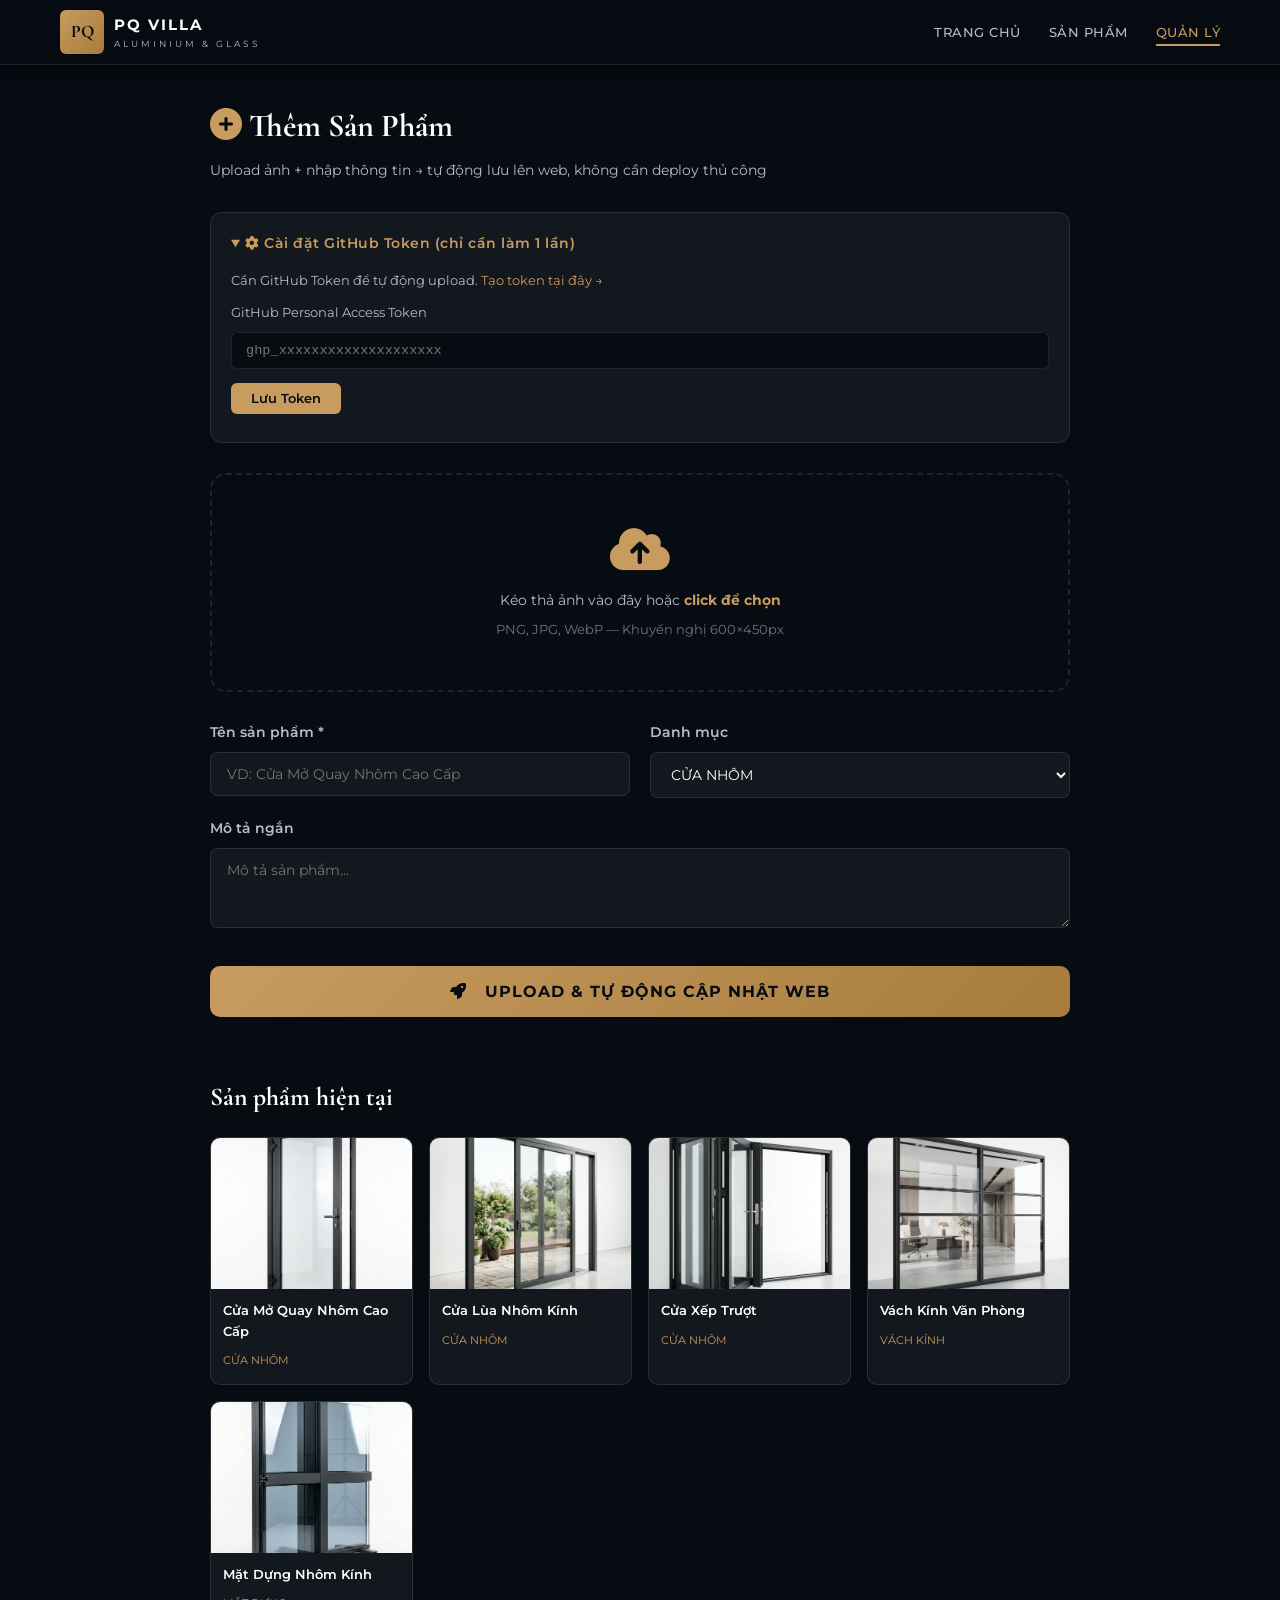
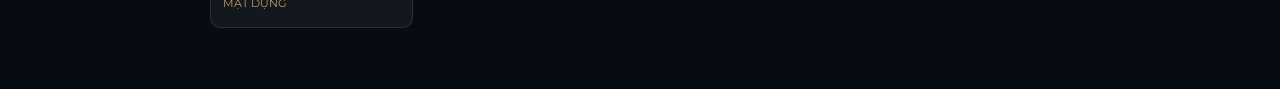
==== admin.html @ bfeca3a1 "Add admin page with auto-upload and dynamic product loading" ====
<!DOCTYPE html>
<html lang="vi">
<head>
  <meta charset="UTF-8">
  <meta name="viewport" content="width=device-width, initial-scale=1.0">
  <title>PQ VILLA - Quản Lý Sản Phẩm</title>
  <link rel="stylesheet" href="styles.css">
  <link rel="stylesheet" href="https://cdnjs.cloudflare.com/ajax/libs/font-awesome/6.5.1/css/all.min.css">
  <style>
    .admin-page { padding: 100px 20px 60px; max-width: 900px; margin: 0 auto; min-height: 100vh; }
    .admin-title { font-family: var(--font-heading); font-size: 2rem; margin-bottom: 8px; }
    .admin-subtitle { color: var(--text-secondary); font-size: 0.9rem; margin-bottom: 30px; }

    /* Settings */
    .settings-bar {
      background: var(--glass-bg); border: 1px solid var(--glass-border);
      border-radius: 12px; padding: 20px; margin-bottom: 30px;
    }
    .settings-bar summary {
      cursor: pointer; color: var(--accent); font-weight: 600; font-size: 0.85rem;
      letter-spacing: 0.5px;
    }
    .settings-bar .settings-content { margin-top: 16px; }
    .settings-bar input {
      width: 100%; padding: 10px 14px; margin-top: 8px;
      background: var(--bg-primary); border: 1px solid var(--glass-border);
      border-radius: 6px; color: var(--text-primary); font-family: monospace; font-size: 0.85rem;
    }
    .settings-bar input:focus { outline: none; border-color: var(--accent); }
    .settings-bar label { font-size: 0.8rem; color: var(--text-secondary); display: block; margin-top: 12px; }
    .settings-bar .btn-save-settings {
      margin-top: 14px; padding: 8px 20px; background: var(--accent); color: var(--bg-primary);
      border: none; border-radius: 6px; font-weight: 600; font-size: 0.8rem; cursor: pointer;
    }
    .settings-status { font-size: 0.8rem; margin-top: 8px; }
    .settings-status.ok { color: #2ecc71; }
    .settings-status.error { color: #e74c3c; }

    /* Upload */
    .upload-area {
      border: 2px dashed var(--glass-border); border-radius: 16px;
      padding: 50px 30px; text-align: center; cursor: pointer;
      transition: var(--transition); margin-bottom: 30px; position: relative;
    }
    .upload-area:hover, .upload-area.dragover { border-color: var(--accent); background: rgba(200,155,94,0.05); }
    .upload-area i { font-size: 3rem; color: var(--accent); margin-bottom: 16px; display: block; }
    .upload-area p { color: var(--text-secondary); font-size: 0.9rem; }
    .upload-area small { display: block; margin-top: 8px; color: var(--text-secondary); opacity: 0.6; font-size: 0.8rem; }
    .upload-area input[type="file"] { position: absolute; inset: 0; opacity: 0; cursor: pointer; }

    .preview-img { display:none; width:200px; height:150px; object-fit:cover; border-radius:10px; margin:0 auto 16px; border:2px solid var(--accent); }
    .preview-img.show { display: block; }
    .preview-filename { display:none; text-align:center; color:var(--accent); font-size:0.85rem; margin-bottom:8px; }
    .preview-filename.show { display: block; }
    .btn-change { display:none; margin:0 auto 30px; padding:8px 20px; background:none; border:1px solid var(--glass-border); color:var(--text-secondary); border-radius:6px; font-size:0.8rem; cursor:pointer; }
    .btn-change.show { display: block; }

    /* Form */
    .product-form { display: grid; gap: 20px; margin-bottom: 30px; }
    .form-group label { display:block; font-size:0.85rem; font-weight:600; margin-bottom:8px; color:var(--text-secondary); }
    .form-group input, .form-group select, .form-group textarea {
      width:100%; padding:12px 16px; background:var(--glass-bg); border:1px solid var(--glass-border);
      border-radius:8px; color:var(--text-primary); font-family:var(--font-body); font-size:0.9rem;
    }
    .form-group input:focus, .form-group select:focus, .form-group textarea:focus { outline:none; border-color:var(--accent); }
    .form-group textarea { resize: vertical; min-height: 80px; }
    .form-row { display: grid; grid-template-columns: 1fr 1fr; gap: 20px; }

    /* Button */
    .btn-upload {
      width:100%; padding:16px; border:none; border-radius:10px; cursor:pointer;
      font-size:1rem; font-weight:700; letter-spacing:1px; transition:var(--transition);
      background: linear-gradient(135deg, var(--accent), var(--accent-dark)); color: var(--bg-primary);
    }
    .btn-upload:hover { transform:translateY(-2px); box-shadow:var(--gold-glow); }
    .btn-upload:disabled { opacity:0.5; cursor:not-allowed; transform:none; }

    /* Status */
    .upload-status {
      display:none; margin-top:20px; padding:20px; border-radius:12px; text-align:center;
    }
    .upload-status.show { display: block; }
    .upload-status.success { background:rgba(46,204,113,0.1); border:1px solid rgba(46,204,113,0.3); }
    .upload-status.error { background:rgba(231,76,60,0.1); border:1px solid rgba(231,76,60,0.3); }
    .upload-status i { font-size:2rem; margin-bottom:10px; display:block; }
    .upload-status.success i { color:#2ecc71; }
    .upload-status.error i { color:#e74c3c; }
    .upload-status p { font-size:0.9rem; }

    /* Product list */
    .existing-products { margin-top: 60px; }
    .existing-products h2 { font-family: var(--font-heading); font-size: 1.6rem; margin-bottom: 20px; }
    .existing-grid { display:grid; grid-template-columns:repeat(auto-fill,minmax(180px,1fr)); gap:16px; }
    .existing-card {
      background:var(--glass-bg); border:1px solid var(--glass-border); border-radius:10px;
      overflow:hidden; position:relative;
    }
    .existing-card img { width:100%; aspect-ratio:4/3; object-fit:cover; }
    .existing-card .card-info { padding:12px; }
    .existing-card h4 { font-size:0.8rem; font-weight:600; margin-bottom:4px; }
    .existing-card span { font-size:0.7rem; color:var(--accent); }
    .existing-card .btn-delete {
      position:absolute; top:8px; right:8px; width:28px; height:28px; border-radius:50%;
      background:rgba(231,76,60,0.9); color:#fff; border:none; cursor:pointer;
      display:flex; align-items:center; justify-content:center; font-size:0.75rem;
      opacity:0; transition:var(--transition);
    }
    .existing-card:hover .btn-delete { opacity: 1; }

    @media (max-width: 600px) { .form-row { grid-template-columns: 1fr; } }
  </style>
</head>
<body>

  <nav class="navbar scrolled" id="navbar">
    <div class="container">
      <a href="index.html" class="logo">
        <div class="logo-icon">PQ</div>
        <div class="logo-text">PQ VILLA<span>ALUMINIUM & GLASS</span></div>
      </a>
      <ul class="nav-links">
        <li><a href="index.html">Trang Chủ</a></li>
        <li><a href="products.html">Sản Phẩm</a></li>
        <li><a href="admin.html" class="active">Quản Lý</a></li>
      </ul>
    </div>
  </nav>

  <div class="admin-page">
    <h1 class="admin-title"><i class="fas fa-plus-circle" style="color:var(--accent)"></i> Thêm Sản Phẩm</h1>
    <p class="admin-subtitle">Upload ảnh + nhập thông tin → tự động lưu lên web, không cần deploy thủ công</p>

    <!-- Settings -->
    <details class="settings-bar" id="settingsBar">
      <summary><i class="fas fa-cog"></i> Cài đặt GitHub Token (chỉ cần làm 1 lần)</summary>
      <div class="settings-content">
        <p style="font-size:0.8rem; color:var(--text-secondary); margin-bottom:8px;">
          Cần GitHub Token để tự động upload. <a href="https://github.com/settings/tokens/new?scopes=repo&description=PQ+VILLA+Admin" target="_blank" style="color:var(--accent);">Tạo token tại đây →</a>
        </p>
        <label>GitHub Personal Access Token</label>
        <input type="password" id="githubToken" placeholder="ghp_xxxxxxxxxxxxxxxxxxxx">
        <button class="btn-save-settings" onclick="saveSettings()">Lưu Token</button>
        <p class="settings-status" id="settingsStatus"></p>
      </div>
    </details>

    <!-- Upload -->
    <div class="upload-area" id="uploadArea">
      <input type="file" id="fileInput" accept="image/*">
      <i class="fas fa-cloud-upload-alt"></i>
      <p>Kéo thả ảnh vào đây hoặc <strong style="color:var(--accent)">click để chọn</strong></p>
      <small>PNG, JPG, WebP — Khuyến nghị 600×450px</small>
    </div>
    <img class="preview-img" id="previewImg" src="" alt="Preview">
    <p class="preview-filename" id="previewFilename"></p>
    <button class="btn-change" id="btnChange" onclick="resetUpload()">Đổi ảnh khác</button>

    <!-- Form -->
    <div class="product-form">
      <div class="form-row">
        <div class="form-group">
          <label>Tên sản phẩm *</label>
          <input type="text" id="productName" placeholder="VD: Cửa Mở Quay Nhôm Cao Cấp">
        </div>
        <div class="form-group">
          <label>Danh mục</label>
          <select id="productCategory">
            <option value="CỬA NHÔM">CỬA NHÔM</option>
            <option value="VÁCH KÍNH">VÁCH KÍNH</option>
            <option value="MẶT DỰNG">MẶT DỰNG</option>
            <option value="LAN CAN">LAN CAN</option>
            <option value="MÁI KÍNH">MÁI KÍNH</option>
            <option value="CỬA CUỐN">CỬA CUỐN</option>
            <option value="PHỤ KIỆN">PHỤ KIỆN</option>
            <option value="KHÁC">KHÁC</option>
          </select>
        </div>
      </div>
      <div class="form-group">
        <label>Mô tả ngắn</label>
        <textarea id="productDesc" placeholder="Mô tả sản phẩm..."></textarea>
      </div>
    </div>

    <button class="btn-upload" id="btnUpload" onclick="uploadProduct()">
      <i class="fas fa-rocket"></i> &nbsp; UPLOAD & TỰ ĐỘNG CẬP NHẬT WEB
    </button>

    <div class="upload-status" id="uploadStatus"></div>

    <!-- Existing Products -->
    <div class="existing-products">
      <h2>Sản phẩm hiện tại</h2>
      <div class="existing-grid" id="existingGrid">
        <p style="color:var(--text-secondary); font-size:0.85rem;">Đang tải...</p>
      </div>
    </div>
  </div>

  <script>
    const REPO = 'vobaduytu/pqvilla';
    const BRANCH = 'main';
    let selectedFile = null;
    let selectedFileName = '';
    let fileBase64 = '';

    // ============ SETTINGS ============
    function saveSettings() {
      const token = document.getElementById('githubToken').value.trim();
      if (!token) { showSettingsStatus('Vui lòng nhập token!', false); return; }
      localStorage.setItem('pqvilla_github_token', token);
      showSettingsStatus('✅ Đã lưu token thành công!', true);
      document.getElementById('settingsBar').open = false;
      loadExistingProducts();
    }

    function getToken() {
      return localStorage.getItem('pqvilla_github_token') || '';
    }

    function showSettingsStatus(msg, ok) {
      const el = document.getElementById('settingsStatus');
      el.textContent = msg;
      el.className = 'settings-status ' + (ok ? 'ok' : 'error');
    }

    // ============ FILE UPLOAD ============
    const uploadArea = document.getElementById('uploadArea');
    const fileInput = document.getElementById('fileInput');

    uploadArea.addEventListener('dragover', e => { e.preventDefault(); uploadArea.classList.add('dragover'); });
    uploadArea.addEventListener('dragleave', () => uploadArea.classList.remove('dragover'));
    uploadArea.addEventListener('drop', e => {
      e.preventDefault(); uploadArea.classList.remove('dragover');
      if (e.dataTransfer.files.length) { fileInput.files = e.dataTransfer.files; handleFile(e.dataTransfer.files[0]); }
    });
    fileInput.addEventListener('change', e => { if (e.target.files.length) handleFile(e.target.files[0]); });

    function handleFile(file) {
      if (!file.type.startsWith('image/')) { alert('Vui lòng chọn file ảnh!'); return; }
      selectedFile = file;
      selectedFileName = file.name.toLowerCase().replace(/\s+/g, '-').replace(/[^a-z0-9\-\.]/g, '');

      const reader = new FileReader();
      reader.onload = e => {
        document.getElementById('previewImg').src = e.target.result;
        document.getElementById('previewImg').classList.add('show');
        document.getElementById('previewFilename').textContent = '📁 ' + selectedFileName;
        document.getElementById('previewFilename').classList.add('show');
        document.getElementById('btnChange').classList.add('show');
        uploadArea.style.display = 'none';
        // Store base64 (remove data:image/xxx;base64, prefix)
        fileBase64 = e.target.result.split(',')[1];
      };
      reader.readAsDataURL(file);
    }

    function resetUpload() {
      ['previewImg','previewFilename','btnChange'].forEach(id => document.getElementById(id).classList.remove('show'));
      uploadArea.style.display = '';
      fileInput.value = '';
      selectedFile = null; selectedFileName = ''; fileBase64 = '';
    }

    // ============ GITHUB API ============
    async function githubAPI(path, method, body) {
      const token = getToken();
      const res = await fetch(`https://api.github.com/repos/${REPO}/contents/${path}`, {
        method: method || 'GET',
        headers: {
          'Authorization': `Bearer ${token}`,
          'Content-Type': 'application/json',
          'Accept': 'application/vnd.github.v3+json'
        },
        body: body ? JSON.stringify(body) : undefined
      });
      return res.json();
    }

    // ============ UPLOAD PRODUCT ============
    async function uploadProduct() {
      const token = getToken();
      if (!token) {
        document.getElementById('settingsBar').open = true;
        alert('Vui lòng cài đặt GitHub Token trước!');
        return;
      }

      const name = document.getElementById('productName').value.trim();
      const category = document.getElementById('productCategory').value;
      const desc = document.getElementById('productDesc').value.trim() || 'Sản phẩm nhôm kính cao cấp.';

      if (!name) { alert('Vui lòng nhập tên sản phẩm!'); return; }
      if (!selectedFile) { alert('Vui lòng chọn ảnh sản phẩm!'); return; }

      const btn = document.getElementById('btnUpload');
      btn.disabled = true;
      btn.innerHTML = '<i class="fas fa-spinner fa-spin"></i> &nbsp; ĐANG UPLOAD...';

      try {
        // 1. Upload image to GitHub
        const imgPath = `images/products/${selectedFileName}`;
        await githubAPI(imgPath, 'PUT', {
          message: `Thêm ảnh sản phẩm: ${selectedFileName}`,
          content: fileBase64,
          branch: BRANCH
        });

        // 2. Get current products-data.json
        const dataFile = await githubAPI('products-data.json');
        const currentData = JSON.parse(atob(dataFile.content.replace(/\n/g, '')));

        // 3. Add new product
        currentData.products.push({
          name: name,
          category: category,
          description: desc,
          image: imgPath
        });

        // 4. Update products-data.json on GitHub
        const jsonContent = btoa(unescape(encodeURIComponent(JSON.stringify(currentData, null, 2))));
        await githubAPI('products-data.json', 'PUT', {
          message: `Thêm sản phẩm: ${name}`,
          content: jsonContent,
          sha: dataFile.sha,
          branch: BRANCH
        });

        showStatus('success', `<i class="fas fa-check-circle"></i><p><strong>${name}</strong> đã được thêm thành công!<br><small style="color:var(--text-secondary)">Netlify sẽ tự động deploy trong 30-60 giây.</small></p>`);

        // Reset form
        document.getElementById('productName').value = '';
        document.getElementById('productDesc').value = '';
        resetUpload();
        loadExistingProducts();

      } catch (err) {
        showStatus('error', `<i class="fas fa-times-circle"></i><p>Lỗi: ${err.message}<br><small>Kiểm tra lại GitHub Token.</small></p>`);
      }

      btn.disabled = false;
      btn.innerHTML = '<i class="fas fa-rocket"></i> &nbsp; UPLOAD & TỰ ĐỘNG CẬP NHẬT WEB';
    }

    function showStatus(type, html) {
      const el = document.getElementById('uploadStatus');
      el.className = 'upload-status show ' + type;
      el.innerHTML = html;
    }

    // ============ LOAD EXISTING ============
    async function loadExistingProducts() {
      try {
        const res = await fetch('products-data.json?t=' + Date.now());
        const data = await res.json();
        const grid = document.getElementById('existingGrid');

        if (!data.products || data.products.length === 0) {
          grid.innerHTML = '<p style="color:var(--text-secondary)">Chưa có sản phẩm nào.</p>';
          return;
        }

        grid.innerHTML = data.products.map((p, i) => `
          <div class="existing-card">
            <button class="btn-delete" onclick="deleteProduct(${i})" title="Xóa sản phẩm"><i class="fas fa-trash"></i></button>
            <img src="${p.image}" alt="${p.name}" loading="lazy">
            <div class="card-info">
              <h4>${p.name}</h4>
              <span>${p.category}</span>
            </div>
          </div>
        `).join('');
      } catch (e) {
        document.getElementById('existingGrid').innerHTML = '<p style="color:var(--text-secondary)">Không tải được dữ liệu.</p>';
      }
    }

    // ============ DELETE PRODUCT ============
    async function deleteProduct(index) {
      if (!confirm('Bạn chắc chắn muốn xóa sản phẩm này?')) return;

      const token = getToken();
      if (!token) { alert('Cần GitHub Token để xóa!'); return; }

      try {
        const dataFile = await githubAPI('products-data.json');
        const currentData = JSON.parse(atob(dataFile.content.replace(/\n/g, '')));
        const removed = currentData.products.splice(index, 1)[0];

        const jsonContent = btoa(unescape(encodeURIComponent(JSON.stringify(currentData, null, 2))));
        await githubAPI('products-data.json', 'PUT', {
          message: `Xóa sản phẩm: ${removed.name}`,
          content: jsonContent,
          sha: dataFile.sha,
          branch: BRANCH
        });

        showStatus('success', `<i class="fas fa-check-circle"></i><p>Đã xóa <strong>${removed.name}</strong></p>`);
        loadExistingProducts();
      } catch (err) {
        alert('Lỗi khi xóa: ' + err.message);
      }
    }

    // Init
    window.addEventListener('DOMContentLoaded', () => {
      const token = getToken();
      if (token) {
        document.getElementById('githubToken').value = token;
        showSettingsStatus('✅ Token đã lưu', true);
      } else {
        document.getElementById('settingsBar').open = true;
      }
      loadExistingProducts();
    });
  </script>

</body>
</html>
---- styles.css ----
/* ============================================
   PQ VILLA - Luxury Aluminium & Glass Website
   Design System + Styles
   ============================================ */

/* Google Fonts */
@import url('https://fonts.googleapis.com/css2?family=Cormorant+Garamond:ital,wght@0,400;0,600;0,700;1,600;1,700&family=Montserrat:wght@300;400;500;600;700;800&display=swap');

/* CSS Variables */
:root {
  --bg-primary: #070B12;
  --bg-secondary: #0D1522;
  --accent: #C89B5E;
  --accent-light: #D4AF6E;
  --accent-dark: #A67C3D;
  --text-primary: #FFFFFF;
  --text-secondary: #B5BDC9;
  --glass-bg: rgba(255,255,255,0.05);
  --glass-border: rgba(255,255,255,0.1);
  --gold-glow: 0 0 30px rgba(200,155,94,0.3);
  --transition: all 0.4s cubic-bezier(0.25, 0.46, 0.45, 0.94);
  --font-heading: 'Cormorant Garamond', Georgia, serif;
  --font-body: 'Montserrat', -apple-system, sans-serif;
}

/* Reset */
*, *::before, *::after { box-sizing: border-box; margin: 0; padding: 0; }
html { scroll-behavior: smooth; font-size: 16px; }
body {
  font-family: var(--font-body);
  background: var(--bg-primary);
  color: var(--text-primary);
  line-height: 1.6;
  overflow-x: hidden;
}
a { text-decoration: none; color: inherit; }
ul { list-style: none; }
img { max-width: 100%; display: block; }
button { cursor: pointer; border: none; outline: none; font-family: var(--font-body); }

/* Utilities */
.container { max-width: 1200px; margin: 0 auto; padding: 0 20px; }
.section-label {
  font-family: var(--font-body);
  font-size: 0.85rem;
  font-weight: 600;
  letter-spacing: 3px;
  text-transform: uppercase;
  color: var(--accent);
  margin-bottom: 10px;
}
.section-title {
  font-family: var(--font-heading);
  font-size: 2.5rem;
  font-weight: 700;
  color: var(--text-primary);
  margin-bottom: 50px;
}
.btn-gold {
  display: inline-flex; align-items: center; gap: 8px;
  padding: 14px 32px;
  background: var(--accent);
  color: var(--bg-primary);
  font-weight: 600;
  font-size: 0.9rem;
  letter-spacing: 1px;
  border-radius: 4px;
  transition: var(--transition);
}
.btn-gold:hover { background: var(--accent-light); box-shadow: var(--gold-glow); transform: translateY(-2px); }
.btn-outline {
  display: inline-flex; align-items: center; gap: 8px;
  padding: 14px 32px;
  background: transparent;
  color: var(--text-primary);
  font-weight: 600;
  font-size: 0.9rem;
  letter-spacing: 1px;
  border: 1.5px solid var(--glass-border);
  border-radius: 4px;
  transition: var(--transition);
}
.btn-outline:hover { border-color: var(--accent); color: var(--accent); transform: translateY(-2px); }

/* Scroll Animations */
.fade-up { opacity: 0; transform: translateY(40px); transition: opacity 0.8s ease, transform 0.8s ease; }
.fade-up.visible { opacity: 1; transform: translateY(0); }
.fade-up.delay-1 { transition-delay: 0.1s; }
.fade-up.delay-2 { transition-delay: 0.2s; }
.fade-up.delay-3 { transition-delay: 0.3s; }
.fade-up.delay-4 { transition-delay: 0.4s; }

/* ============ HEADER / NAVBAR ============ */
.navbar {
  position: fixed; top: 0; left: 0; width: 100%; z-index: 1000;
  padding: 14px 0;
  transition: var(--transition);
  border-bottom: 1px solid transparent;
}
.navbar.scrolled {
  background: rgba(7,11,18,0.97);
  backdrop-filter: blur(20px);
  padding: 10px 0;
  box-shadow: 0 2px 30px rgba(0,0,0,0.5);
  border-bottom: 1px solid var(--glass-border);
}
.navbar .container { display: flex; align-items: center; justify-content: space-between; }
.logo { display: flex; align-items: center; gap: 10px; }
.logo-icon {
  width: 44px; height: 44px;
  background: linear-gradient(135deg, var(--accent), var(--accent-dark));
  border-radius: 6px;
  display: flex; align-items: center; justify-content: center;
  font-family: var(--font-heading); font-weight: 700; font-size: 1.1rem;
  color: var(--bg-primary);
}
.logo-text { font-family: var(--font-body); font-size: 0.95rem; font-weight: 700; letter-spacing: 2px; text-transform: uppercase; }
.logo-text span { display: block; font-size: 0.55rem; font-weight: 400; letter-spacing: 3px; color: var(--text-secondary); font-family: var(--font-body); }

.nav-links { display: flex; align-items: center; gap: 28px; }
.nav-links a {
  font-size: 0.82rem; font-weight: 500; letter-spacing: 0.5px;
  color: var(--text-secondary);
  transition: var(--transition);
  position: relative;
  text-transform: uppercase;
}
.nav-links a:hover, .nav-links a.active { color: var(--accent); }
.nav-links a.active::after {
  content: ''; position: absolute; bottom: -6px; left: 0; width: 100%; height: 2px;
  background: var(--accent);
}
.nav-phone {
  display: inline-flex; align-items: center; gap: 8px;
  padding: 10px 24px;
  border: 1.5px solid var(--accent);
  border-radius: 50px;
  color: var(--accent);
  font-weight: 600; font-size: 0.9rem;
  transition: var(--transition);
}
.nav-phone:hover { background: var(--accent); color: var(--bg-primary); }

.hamburger { display: none; flex-direction: column; gap: 5px; cursor: pointer; padding: 5px; }
.hamburger span { width: 25px; height: 2px; background: var(--text-primary); transition: var(--transition); border-radius: 2px; }
.hamburger.active span:nth-child(1) { transform: rotate(45deg) translate(5px, 5px); }
.hamburger.active span:nth-child(2) { opacity: 0; }
.hamburger.active span:nth-child(3) { transform: rotate(-45deg) translate(5px, -5px); }

/* ============ HERO SECTION ============ */
.hero {
  position: relative; height: 100vh; min-height: 600px;
  display: flex; align-items: center;
  overflow: hidden;
}
.hero-slider { position: absolute; inset: 0; z-index: 0; }
.hero-slide {
  position: absolute; inset: 0;
  opacity: 0; transition: opacity 1.2s ease;
  background-size: cover; background-position: center;
}
.hero-slide.active { opacity: 1; }
.hero-slide::after {
  content: ''; position: absolute; inset: 0;
  background: linear-gradient(to right, rgba(7,11,18,0.85) 0%, rgba(7,11,18,0.6) 50%, rgba(7,11,18,0.3) 100%);
}
.hero .container { max-width: none; width: 100%; margin: 0; padding: 0 5vw; display: flex; align-items: center; justify-content: flex-start; }
.hero-content { position: relative; z-index: 2; max-width: 520px; text-align: left; }
.hero-content h1 {
  font-family: var(--font-body);
  font-size: 2.2rem; line-height: 1.3;
  margin-bottom: 18px;
  font-weight: 300;
  letter-spacing: 2px;
}
.hero-content h1 .gold {
  color: var(--accent);
  font-style: italic; font-weight: 800;
  display: block;
  font-family: var(--font-heading);
  font-size: 2.8rem;
  letter-spacing: 1px;
  line-height: 1.2;
  margin: 6px 0;
}
.hero-content p { color: var(--text-secondary); font-size: 0.92rem; margin-bottom: 30px; max-width: 480px; line-height: 1.8; }
.hero-buttons { display: flex; gap: 16px; flex-wrap: wrap; align-items: center; }
.hero-video {
  display: flex; align-items: center; gap: 14px; margin-left: 20px;
  cursor: pointer; color: var(--text-primary);
}
.hero-video .play-icon {
  width: 55px; height: 55px; border-radius: 50%;
  border: 2px solid var(--accent);
  display: flex; align-items: center; justify-content: center;
  font-size: 1.2rem; transition: var(--transition);
}
.hero-video:hover .play-icon { background: var(--accent); color: var(--bg-primary); }
.hero-video span { font-size: 0.85rem; }
.hero-video span small { display: block; color: var(--text-secondary); font-size: 0.75rem; }

.hero-dots {
  position: absolute; bottom: 40px; left: 50%; transform: translateX(-50%);
  z-index: 3; display: flex; gap: 10px;
}
.hero-dots .dot {
  width: 10px; height: 10px; border-radius: 50%;
  background: var(--glass-border); cursor: pointer;
  transition: var(--transition);
}
.hero-dots .dot.active { background: var(--accent); width: 30px; border-radius: 5px; }

.hero-arrow {
  position: absolute; top: 50%; z-index: 3;
  width: 45px; height: 45px; border-radius: 50%;
  background: var(--glass-bg); border: 1px solid var(--glass-border);
  color: var(--text-primary); font-size: 1.2rem;
  display: flex; align-items: center; justify-content: center;
  cursor: pointer; transition: var(--transition);
  backdrop-filter: blur(10px);
}
.hero-arrow:hover { background: var(--accent); color: var(--bg-primary); border-color: var(--accent); }
.hero-arrow.prev { left: 30px; }
.hero-arrow.next { right: 30px; }

/* ============ PRODUCTS SECTION ============ */
.products { padding: 100px 0; text-align: center; }
.products-grid {
  display: grid;
  grid-template-columns: repeat(5, 1fr);
  gap: 24px;
  margin-bottom: 40px;
}
.product-card {
  background: var(--glass-bg);
  border: 1px solid var(--glass-border);
  border-radius: 12px;
  padding: 20px;
  transition: var(--transition);
  cursor: pointer;
}
.product-card:hover {
  border-color: var(--accent);
  transform: translateY(-8px);
  box-shadow: var(--gold-glow);
}
.product-card .product-img {
  width: 100%; aspect-ratio: 1; border-radius: 8px;
  overflow: hidden; margin-bottom: 18px;
}
.product-card .product-img img { width: 100%; height: 100%; object-fit: cover; transition: transform 0.6s ease; }
.product-card:hover .product-img img { transform: scale(1.08); }
.product-card .product-icon {
  width: 40px; height: 40px; margin: 0 auto 12px;
  background: var(--glass-bg); border-radius: 8px;
  display: flex; align-items: center; justify-content: center;
  color: var(--accent); font-size: 1.2rem;
}
.product-card h3 {
  font-family: var(--font-body);
  font-size: 0.95rem; font-weight: 700;
  letter-spacing: 1px; text-transform: uppercase;
  margin-bottom: 8px;
}
.product-card p { font-size: 0.8rem; color: var(--text-secondary); line-height: 1.5; }

/* ============ PROJECTS SECTION ============ */
.projects { padding: 100px 0; text-align: center; background: var(--bg-secondary); }
.project-filters {
  display: flex; justify-content: center; gap: 12px;
  flex-wrap: wrap; margin-bottom: 40px;
}
.filter-btn {
  padding: 10px 24px; border-radius: 50px;
  background: transparent; border: 1px solid var(--glass-border);
  color: var(--text-secondary); font-size: 0.85rem; font-weight: 500;
  transition: var(--transition);
}
.filter-btn:hover { border-color: var(--accent); color: var(--accent); }
.filter-btn.active { background: var(--accent); color: var(--bg-primary); border-color: var(--accent); font-weight: 600; }

.projects-grid {
  display: grid;
  grid-template-columns: repeat(4, 1fr);
  gap: 20px; margin-bottom: 40px;
}
.project-card {
  position: relative; border-radius: 12px;
  overflow: hidden; aspect-ratio: 4/3; cursor: pointer;
}
.project-card img { width: 100%; height: 100%; object-fit: cover; transition: transform 0.6s ease; }
.project-card:hover img { transform: scale(1.1); }
.project-card .project-overlay {
  position: absolute; inset: 0;
  background: linear-gradient(to top, rgba(7,11,18,0.9) 0%, transparent 60%);
  display: flex; flex-direction: column; justify-content: flex-end;
  padding: 20px; transition: var(--transition);
}
.project-card:hover .project-overlay { background: linear-gradient(to top, rgba(200,155,94,0.4) 0%, transparent 70%); }
.project-card h4 { font-size: 0.95rem; font-weight: 600; margin-bottom: 4px; }
.project-card span { font-size: 0.8rem; color: var(--text-secondary); }
.project-card.hidden { display: none; }

/* ============ STATS SECTION ============ */
.stats { padding: 100px 0; text-align: center; }
.stats-grid {
  display: grid;
  grid-template-columns: repeat(5, 1fr);
  gap: 30px;
}
.stat-item { padding: 20px; }
.stat-icon {
  width: 60px; height: 60px; margin: 0 auto 16px;
  border-radius: 50%;
  background: var(--glass-bg); border: 1px solid var(--glass-border);
  display: flex; align-items: center; justify-content: center;
  font-size: 1.5rem; color: var(--accent);
}
.stat-number {
  font-family: var(--font-heading);
  font-size: 2.5rem; font-weight: 700;
  color: var(--accent);
  margin-bottom: 8px;
}
.stat-label {
  font-size: 0.85rem; font-weight: 700;
  letter-spacing: 1px; text-transform: uppercase;
  margin-bottom: 8px;
}
.stat-desc { font-size: 0.8rem; color: var(--text-secondary); line-height: 1.5; }

/* ============ PROCESS SECTION ============ */
.process { padding: 100px 0; text-align: center; background: var(--bg-secondary); }
.process-timeline {
  display: flex; justify-content: space-between; align-items: flex-start;
  position: relative; padding: 0 20px; margin-top: 20px;
}
.process-timeline::before {
  content: ''; position: absolute;
  top: 35px; left: 10%; right: 10%;
  height: 2px; background: var(--glass-border);
}
.process-step { flex: 1; position: relative; padding: 0 10px; }
.step-number {
  width: 70px; height: 70px; margin: 0 auto 20px;
  border-radius: 50%;
  background: var(--bg-primary); border: 2px solid var(--accent);
  display: flex; align-items: center; justify-content: center;
  font-family: var(--font-heading); font-size: 1.3rem; font-weight: 700;
  color: var(--accent); position: relative; z-index: 2;
  transition: var(--transition);
}
.process-step:hover .step-number { background: var(--accent); color: var(--bg-primary); }
.process-step h4 {
  font-size: 0.9rem; font-weight: 700;
  letter-spacing: 1px; text-transform: uppercase;
  margin-bottom: 10px;
}
.process-step p { font-size: 0.8rem; color: var(--text-secondary); line-height: 1.5; }

/* ============ TESTIMONIALS SECTION ============ */
.testimonials { padding: 100px 0; text-align: center; position: relative; overflow: hidden; }
.testimonial-slider { position: relative; max-width: 1000px; margin: 0 auto; overflow: hidden; }
.testimonial-track { display: flex; transition: transform 0.6s ease; }
.testimonial-card {
  min-width: 33.333%; padding: 0 15px; box-sizing: border-box;
}
.testimonial-inner {
  background: var(--glass-bg); border: 1px solid var(--glass-border);
  border-radius: 16px; padding: 35px 25px;
  text-align: left; transition: var(--transition);
}
.testimonial-inner:hover { border-color: rgba(200,155,94,0.3); }
.testimonial-header { display: flex; align-items: center; gap: 14px; margin-bottom: 16px; }
.testimonial-avatar {
  width: 50px; height: 50px; border-radius: 50%;
  background: linear-gradient(135deg, var(--accent), var(--accent-dark));
  display: flex; align-items: center; justify-content: center;
  font-family: var(--font-heading); font-weight: 700; font-size: 1.1rem;
  color: var(--bg-primary);
}
.testimonial-info h4 { font-size: 0.95rem; font-weight: 600; }
.testimonial-info span { font-size: 0.8rem; color: var(--text-secondary); }
.testimonial-inner p {
  font-size: 0.9rem; color: var(--text-secondary);
  line-height: 1.7; font-style: italic;
  margin-bottom: 16px;
}
.testimonial-stars { color: var(--accent); font-size: 0.9rem; letter-spacing: 3px; }

.testimonial-nav {
  position: absolute; top: 50%; z-index: 3;
  width: 45px; height: 45px; border-radius: 50%;
  background: var(--glass-bg); border: 1px solid var(--glass-border);
  color: var(--text-primary); font-size: 1.2rem;
  display: flex; align-items: center; justify-content: center;
  cursor: pointer; transition: var(--transition);
}
.testimonial-nav:hover { background: var(--accent); color: var(--bg-primary); }
.testimonial-nav.prev { left: 0; }
.testimonial-nav.next { right: 0; }

/* ============ CTA SECTION ============ */
.cta {
  padding: 60px 0;
  background: linear-gradient(135deg, var(--accent) 0%, var(--accent-dark) 100%);
}
.cta .container {
  display: flex; align-items: center; justify-content: space-between;
  flex-wrap: wrap; gap: 20px;
}
.cta-text h3 {
  font-family: var(--font-heading);
  font-size: 1.8rem; font-weight: 700;
  color: var(--bg-primary); margin-bottom: 6px;
}
.cta-text p { color: rgba(7,11,18,0.7); font-size: 0.95rem; }
.cta-buttons { display: flex; gap: 16px; flex-wrap: wrap; }
.btn-dark {
  display: inline-flex; align-items: center; gap: 8px;
  padding: 14px 32px;
  background: var(--bg-primary);
  color: var(--text-primary);
  font-weight: 600; font-size: 0.9rem; letter-spacing: 1px;
  border-radius: 4px; transition: var(--transition);
}
.btn-dark:hover { background: var(--bg-secondary); transform: translateY(-2px); }
.btn-dark-outline {
  display: inline-flex; align-items: center; gap: 8px;
  padding: 14px 32px;
  background: transparent;
  color: var(--bg-primary);
  font-weight: 600; font-size: 0.9rem; letter-spacing: 1px;
  border: 2px solid var(--bg-primary); border-radius: 4px;
  transition: var(--transition);
}
.btn-dark-outline:hover { background: var(--bg-primary); color: var(--text-primary); transform: translateY(-2px); }

/* ============ FOOTER ============ */
.footer { padding: 80px 0 30px; background: var(--bg-secondary); }
.footer-grid {
  display: grid;
  grid-template-columns: 1.5fr 1fr 1fr 1fr 1.5fr;
  gap: 40px; margin-bottom: 50px;
}
.footer-col h4 {
  font-size: 0.9rem; font-weight: 700;
  letter-spacing: 1px; text-transform: uppercase;
  margin-bottom: 20px; color: var(--text-primary);
}
.footer-col p, .footer-col a {
  font-size: 0.85rem; color: var(--text-secondary);
  line-height: 2; display: block;
  transition: var(--transition);
}
.footer-col a:hover { color: var(--accent); }
.footer-about .logo { margin-bottom: 16px; }
.footer-social { display: flex; gap: 12px; margin-top: 16px; }
.footer-social a {
  width: 36px; height: 36px; border-radius: 50%;
  background: var(--glass-bg); border: 1px solid var(--glass-border);
  display: flex; align-items: center; justify-content: center;
  font-size: 0.85rem; transition: var(--transition);
}
.footer-social a:hover { background: var(--accent); color: var(--bg-primary); border-color: var(--accent); }
.footer-contact-item { display: flex; align-items: flex-start; gap: 10px; margin-bottom: 12px; }
.footer-contact-item i { color: var(--accent); margin-top: 4px; }
.footer-bottom {
  border-top: 1px solid var(--glass-border);
  padding-top: 25px;
  display: flex; justify-content: space-between; align-items: center;
}
.footer-bottom p { font-size: 0.8rem; color: var(--text-secondary); }

/* Floating Zalo Button */
.float-zalo {
  position: fixed; bottom: 30px; right: 30px; z-index: 999;
  width: 55px; height: 55px; border-radius: 50%;
  background: #0068FF; color: #fff;
  display: flex; align-items: center; justify-content: center;
  font-size: 1.5rem; box-shadow: 0 4px 20px rgba(0,104,255,0.4);
  transition: var(--transition); animation: pulse-zalo 2s infinite;
}
.float-zalo:hover { transform: scale(1.1); }
@keyframes pulse-zalo {
  0%, 100% { box-shadow: 0 0 0 0 rgba(0,104,255,0.4); }
  50% { box-shadow: 0 0 0 15px rgba(0,104,255,0); }
}

/* Back to Top */
.back-to-top {
  position: fixed; bottom: 30px; right: 100px; z-index: 999;
  width: 45px; height: 45px; border-radius: 50%;
  background: var(--accent); color: var(--bg-primary);
  display: flex; align-items: center; justify-content: center;
  font-size: 1.1rem; cursor: pointer;
  opacity: 0; visibility: hidden;
  transition: var(--transition);
}
.back-to-top.visible { opacity: 1; visibility: visible; }
.back-to-top:hover { background: var(--accent-light); transform: translateY(-3px); }

/* Mobile Nav */
.mobile-nav {
  display: none; position: fixed;
  top: 0; left: 0; width: 100%; height: 100vh;
  background: rgba(7,11,18,0.98); z-index: 999;
  flex-direction: column; align-items: center; justify-content: center;
  gap: 30px;
}
.mobile-nav.active { display: flex; }
.mobile-nav a {
  font-size: 1.3rem; font-weight: 500;
  color: var(--text-secondary); transition: var(--transition);
}
.mobile-nav a:hover { color: var(--accent); }
.mobile-nav .close-menu {
  position: absolute; top: 25px; right: 25px;
  font-size: 2rem; color: var(--text-primary); cursor: pointer;
}

/* ============ RESPONSIVE ============ */
@media (max-width: 1200px) {
  .products-grid { grid-template-columns: repeat(3, 1fr); }
  .projects-grid { grid-template-columns: repeat(3, 1fr); }
  .stats-grid { grid-template-columns: repeat(3, 1fr); }
  .footer-grid { grid-template-columns: repeat(3, 1fr); }
}

@media (max-width: 768px) {
  .section-title { font-size: 1.8rem; margin-bottom: 35px; }
  .nav-links, .nav-phone { display: none; }
  .hamburger { display: flex; }
  .hero-content h1 { font-size: 2.4rem; }
  .hero-arrow { display: none; }
  .products-grid { grid-template-columns: repeat(2, 1fr); }
  .projects-grid { grid-template-columns: repeat(2, 1fr); }
  .stats-grid { grid-template-columns: repeat(2, 1fr); }
  .process-timeline { flex-direction: column; gap: 30px; align-items: center; }
  .process-timeline::before { display: none; }
  .testimonial-card { min-width: 100%; }
  .cta .container { flex-direction: column; text-align: center; }
  .cta-buttons { justify-content: center; }
  .footer-grid { grid-template-columns: 1fr 1fr; }
  .footer-bottom { flex-direction: column; gap: 10px; text-align: center; }
  .hero-video { margin-left: 0; margin-top: 10px; }
}

@media (max-width: 480px) {
  .hero-content h1 { font-size: 1.8rem; }
  .hero-buttons { flex-direction: column; }
  .products-grid { grid-template-columns: 1fr; }
  .projects-grid { grid-template-columns: 1fr; }
  .stats-grid { grid-template-columns: 1fr; }
  .footer-grid { grid-template-columns: 1fr; }
  .project-filters { gap: 8px; }
  .filter-btn { padding: 8px 16px; font-size: 0.8rem; }
}

/* ============ CONTACT MODAL ============ */
.modal-overlay {
  display: none;
  position: fixed; inset: 0; z-index: 9999;
  background: rgba(0,0,0,0.7);
  backdrop-filter: blur(8px);
  align-items: center; justify-content: center;
}
.modal-overlay.active { display: flex; }
.modal-box {
  background: var(--bg-secondary);
  border: 1px solid var(--glass-border);
  border-radius: 20px;
  padding: 50px 40px;
  max-width: 420px; width: 90%;
  text-align: center;
  position: relative;
  animation: modalIn 0.3s ease;
}
@keyframes modalIn {
  from { opacity: 0; transform: scale(0.9) translateY(20px); }
  to { opacity: 1; transform: scale(1) translateY(0); }
}
.modal-close {
  position: absolute; top: 16px; right: 20px;
  background: none; color: var(--text-secondary);
  font-size: 1.8rem; cursor: pointer;
  transition: var(--transition);
}
.modal-close:hover { color: var(--accent); }
.modal-icon {
  width: 70px; height: 70px; margin: 0 auto 20px;
  border-radius: 50%;
  background: linear-gradient(135deg, var(--accent), var(--accent-dark));
  display: flex; align-items: center; justify-content: center;
  font-size: 1.5rem; color: var(--bg-primary);
}
.modal-box h3 {
  font-family: var(--font-heading);
  font-size: 1.8rem; font-weight: 700;
  margin-bottom: 12px;
}
.modal-box p {
  color: var(--text-secondary);
  font-size: 0.9rem; line-height: 1.6;
  margin-bottom: 20px;
}
.modal-phone {
  font-family: var(--font-heading);
  font-size: 2.2rem; font-weight: 700;
  color: var(--accent);
  margin-bottom: 20px;
  letter-spacing: 2px;
}
.modal-call-btn {
  width: 100%; justify-content: center;
  padding: 16px; font-size: 1rem;
  border-radius: 8px; margin-bottom: 16px;
}
.modal-note {
  font-size: 0.8rem !important;
  color: var(--text-secondary) !important;
  margin-bottom: 0 !important;
}

/* ============ IMAGE LIGHTBOX ============ */
.lightbox-overlay {
  display: none;
  position: fixed; inset: 0; z-index: 9999;
  background: rgba(0,0,0,0.92);
  backdrop-filter: blur(10px);
  align-items: center; justify-content: center;
  cursor: zoom-out;
}
.lightbox-overlay.active { display: flex; }
.lightbox-overlay img {
  max-width: 90vw; max-height: 85vh;
  object-fit: contain;
  border-radius: 12px;
  box-shadow: 0 20px 60px rgba(0,0,0,0.5);
  animation: lightboxIn 0.3s ease;
}
@keyframes lightboxIn {
  from { opacity: 0; transform: scale(0.85); }
  to { opacity: 1; transform: scale(1); }
}
.lightbox-close {
  position: absolute; top: 25px; right: 30px;
  background: none; color: #fff;
  font-size: 2.5rem; cursor: pointer;
  transition: var(--transition);
  z-index: 10;
}
.lightbox-close:hover { color: var(--accent); }
.lightbox-caption {
  position: absolute; bottom: 30px; left: 50%;
  transform: translateX(-50%);
  color: var(--text-secondary);
  font-size: 0.9rem;
  text-align: center;
  background: rgba(0,0,0,0.6);
  padding: 10px 24px;
  border-radius: 8px;
}

/* Make product images clickable */
.product-card .product-img { cursor: zoom-in; }
.product-item-img { cursor: zoom-in; }
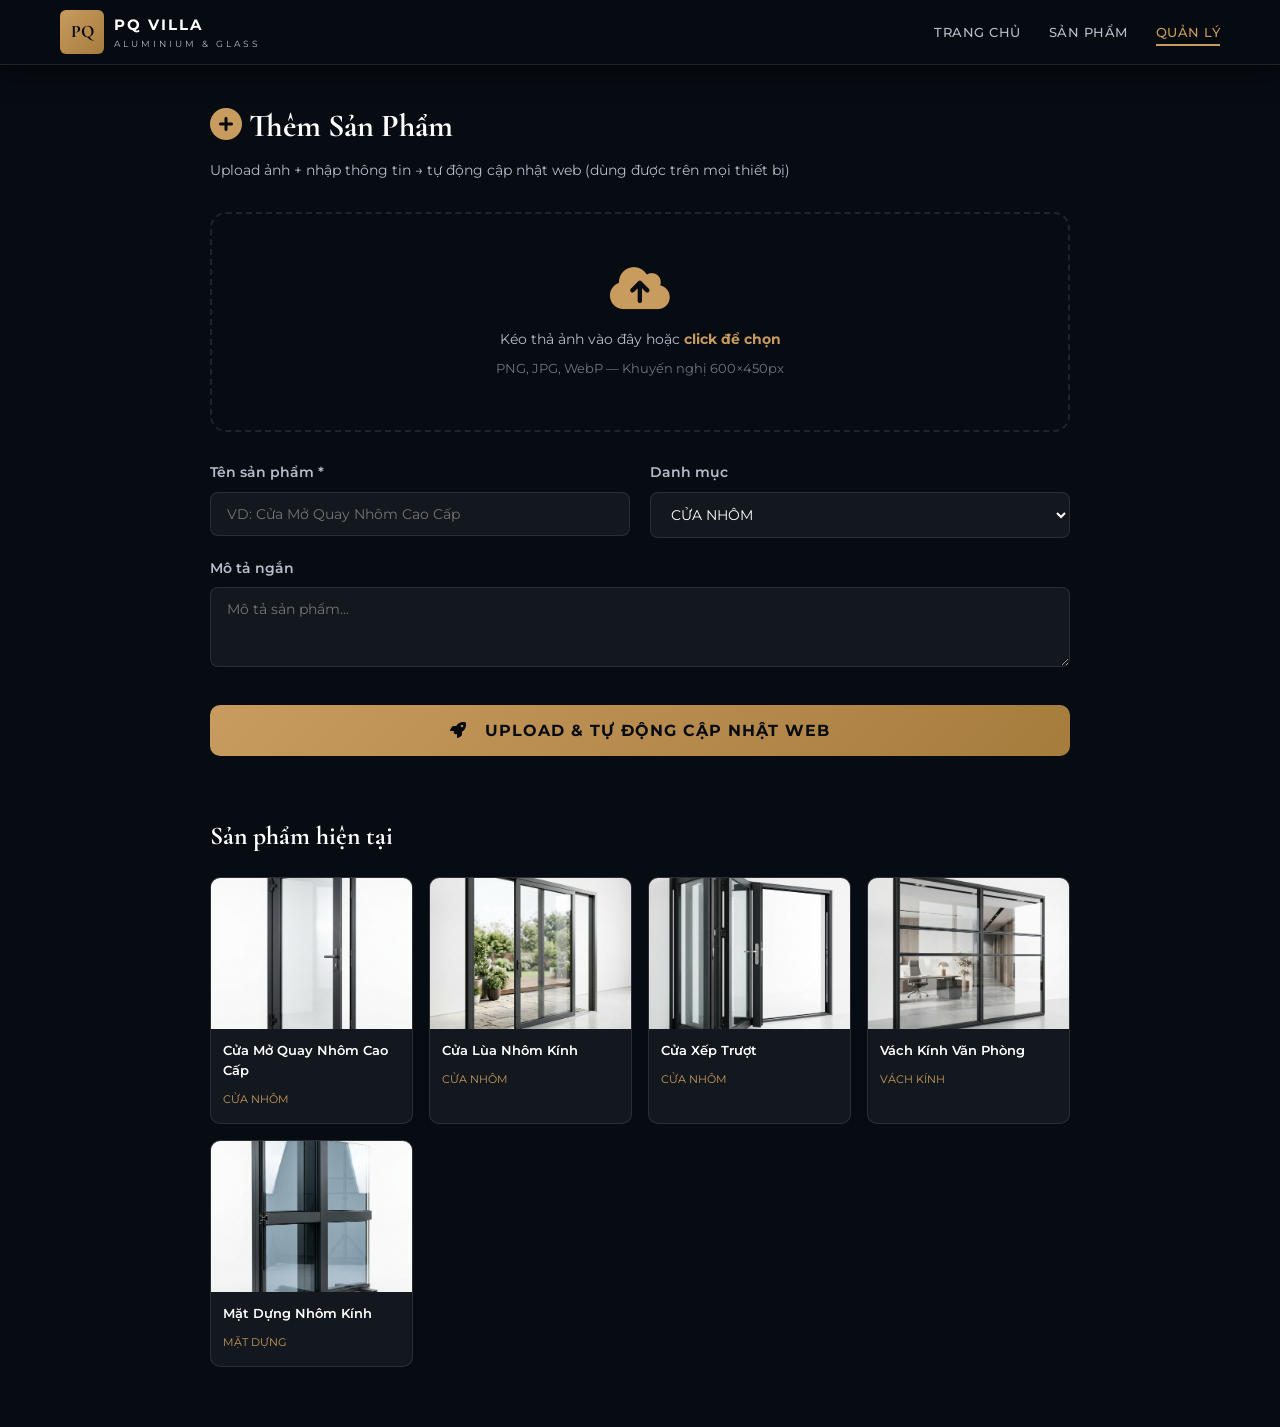
==== commit e87feca4: "Add serverless functions for secure auto-upload from any device" ====
--- a/admin.html
+++ b/admin.html
@@ -11,31 +11,6 @@
     .admin-title { font-family: var(--font-heading); font-size: 2rem; margin-bottom: 8px; }
     .admin-subtitle { color: var(--text-secondary); font-size: 0.9rem; margin-bottom: 30px; }
 
-    /* Settings */
-    .settings-bar {
-      background: var(--glass-bg); border: 1px solid var(--glass-border);
-      border-radius: 12px; padding: 20px; margin-bottom: 30px;
-    }
-    .settings-bar summary {
-      cursor: pointer; color: var(--accent); font-weight: 600; font-size: 0.85rem;
-      letter-spacing: 0.5px;
-    }
-    .settings-bar .settings-content { margin-top: 16px; }
-    .settings-bar input {
-      width: 100%; padding: 10px 14px; margin-top: 8px;
-      background: var(--bg-primary); border: 1px solid var(--glass-border);
-      border-radius: 6px; color: var(--text-primary); font-family: monospace; font-size: 0.85rem;
-    }
-    .settings-bar input:focus { outline: none; border-color: var(--accent); }
-    .settings-bar label { font-size: 0.8rem; color: var(--text-secondary); display: block; margin-top: 12px; }
-    .settings-bar .btn-save-settings {
-      margin-top: 14px; padding: 8px 20px; background: var(--accent); color: var(--bg-primary);
-      border: none; border-radius: 6px; font-weight: 600; font-size: 0.8rem; cursor: pointer;
-    }
-    .settings-status { font-size: 0.8rem; margin-top: 8px; }
-    .settings-status.ok { color: #2ecc71; }
-    .settings-status.error { color: #e74c3c; }
-
     /* Upload */
     .upload-area {
       border: 2px dashed var(--glass-border); border-radius: 16px;
@@ -43,7 +18,7 @@
       transition: var(--transition); margin-bottom: 30px; position: relative;
     }
     .upload-area:hover, .upload-area.dragover { border-color: var(--accent); background: rgba(200,155,94,0.05); }
-    .upload-area i { font-size: 3rem; color: var(--accent); margin-bottom: 16px; display: block; }
+    .upload-area i.upload-icon { font-size: 3rem; color: var(--accent); margin-bottom: 16px; display: block; }
     .upload-area p { color: var(--text-secondary); font-size: 0.9rem; }
     .upload-area small { display: block; margin-top: 8px; color: var(--text-secondary); opacity: 0.6; font-size: 0.8rem; }
     .upload-area input[type="file"] { position: absolute; inset: 0; opacity: 0; cursor: pointer; }
@@ -76,18 +51,15 @@
     .btn-upload:disabled { opacity:0.5; cursor:not-allowed; transform:none; }
 
     /* Status */
-    .upload-status {
-      display:none; margin-top:20px; padding:20px; border-radius:12px; text-align:center;
-    }
+    .upload-status { display:none; margin-top:20px; padding:20px; border-radius:12px; text-align:center; }
     .upload-status.show { display: block; }
     .upload-status.success { background:rgba(46,204,113,0.1); border:1px solid rgba(46,204,113,0.3); }
     .upload-status.error { background:rgba(231,76,60,0.1); border:1px solid rgba(231,76,60,0.3); }
     .upload-status i { font-size:2rem; margin-bottom:10px; display:block; }
     .upload-status.success i { color:#2ecc71; }
     .upload-status.error i { color:#e74c3c; }
-    .upload-status p { font-size:0.9rem; }
-
-    /* Product list */
+
+    /* Existing products */
     .existing-products { margin-top: 60px; }
     .existing-products h2 { font-family: var(--font-heading); font-size: 1.6rem; margin-bottom: 20px; }
     .existing-grid { display:grid; grid-template-columns:repeat(auto-fill,minmax(180px,1fr)); gap:16px; }
@@ -128,26 +100,12 @@
 
   <div class="admin-page">
     <h1 class="admin-title"><i class="fas fa-plus-circle" style="color:var(--accent)"></i> Thêm Sản Phẩm</h1>
-    <p class="admin-subtitle">Upload ảnh + nhập thông tin → tự động lưu lên web, không cần deploy thủ công</p>
-
-    <!-- Settings -->
-    <details class="settings-bar" id="settingsBar">
-      <summary><i class="fas fa-cog"></i> Cài đặt GitHub Token (chỉ cần làm 1 lần)</summary>
-      <div class="settings-content">
-        <p style="font-size:0.8rem; color:var(--text-secondary); margin-bottom:8px;">
-          Cần GitHub Token để tự động upload. <a href="https://github.com/settings/tokens/new?scopes=repo&description=PQ+VILLA+Admin" target="_blank" style="color:var(--accent);">Tạo token tại đây →</a>
-        </p>
-        <label>GitHub Personal Access Token</label>
-        <input type="password" id="githubToken" placeholder="ghp_xxxxxxxxxxxxxxxxxxxx">
-        <button class="btn-save-settings" onclick="saveSettings()">Lưu Token</button>
-        <p class="settings-status" id="settingsStatus"></p>
-      </div>
-    </details>
+    <p class="admin-subtitle">Upload ảnh + nhập thông tin → tự động cập nhật web (dùng được trên mọi thiết bị)</p>
 
     <!-- Upload -->
     <div class="upload-area" id="uploadArea">
       <input type="file" id="fileInput" accept="image/*">
-      <i class="fas fa-cloud-upload-alt"></i>
+      <i class="fas fa-cloud-upload-alt upload-icon"></i>
       <p>Kéo thả ảnh vào đây hoặc <strong style="color:var(--accent)">click để chọn</strong></p>
       <small>PNG, JPG, WebP — Khuyến nghị 600×450px</small>
     </div>
@@ -198,31 +156,9 @@
   </div>
 
   <script>
-    const REPO = 'vobaduytu/pqvilla';
-    const BRANCH = 'main';
     let selectedFile = null;
     let selectedFileName = '';
     let fileBase64 = '';
-
-    // ============ SETTINGS ============
-    function saveSettings() {
-      const token = document.getElementById('githubToken').value.trim();
-      if (!token) { showSettingsStatus('Vui lòng nhập token!', false); return; }
-      localStorage.setItem('pqvilla_github_token', token);
-      showSettingsStatus('✅ Đã lưu token thành công!', true);
-      document.getElementById('settingsBar').open = false;
-      loadExistingProducts();
-    }
-
-    function getToken() {
-      return localStorage.getItem('pqvilla_github_token') || '';
-    }
-
-    function showSettingsStatus(msg, ok) {
-      const el = document.getElementById('settingsStatus');
-      el.textContent = msg;
-      el.className = 'settings-status ' + (ok ? 'ok' : 'error');
-    }
 
     // ============ FILE UPLOAD ============
     const uploadArea = document.getElementById('uploadArea');
@@ -249,7 +185,6 @@
         document.getElementById('previewFilename').classList.add('show');
         document.getElementById('btnChange').classList.add('show');
         uploadArea.style.display = 'none';
-        // Store base64 (remove data:image/xxx;base64, prefix)
         fileBase64 = e.target.result.split(',')[1];
       };
       reader.readAsDataURL(file);
@@ -262,30 +197,8 @@
       selectedFile = null; selectedFileName = ''; fileBase64 = '';
     }
 
-    // ============ GITHUB API ============
-    async function githubAPI(path, method, body) {
-      const token = getToken();
-      const res = await fetch(`https://api.github.com/repos/${REPO}/contents/${path}`, {
-        method: method || 'GET',
-        headers: {
-          'Authorization': `Bearer ${token}`,
-          'Content-Type': 'application/json',
-          'Accept': 'application/vnd.github.v3+json'
-        },
-        body: body ? JSON.stringify(body) : undefined
-      });
-      return res.json();
-    }
-
     // ============ UPLOAD PRODUCT ============
     async function uploadProduct() {
-      const token = getToken();
-      if (!token) {
-        document.getElementById('settingsBar').open = true;
-        alert('Vui lòng cài đặt GitHub Token trước!');
-        return;
-      }
-
       const name = document.getElementById('productName').value.trim();
       const category = document.getElementById('productCategory').value;
       const desc = document.getElementById('productDesc').value.trim() || 'Sản phẩm nhôm kính cao cấp.';
@@ -298,55 +211,59 @@
       btn.innerHTML = '<i class="fas fa-spinner fa-spin"></i> &nbsp; ĐANG UPLOAD...';
 
       try {
-        // 1. Upload image to GitHub
-        const imgPath = `images/products/${selectedFileName}`;
-        await githubAPI(imgPath, 'PUT', {
-          message: `Thêm ảnh sản phẩm: ${selectedFileName}`,
-          content: fileBase64,
-          branch: BRANCH
+        const res = await fetch('/.netlify/functions/product-api', {
+          method: 'POST',
+          headers: { 'Content-Type': 'application/json' },
+          body: JSON.stringify({
+            action: 'upload',
+            name: name,
+            category: category,
+            description: desc,
+            image: fileBase64,
+            filename: selectedFileName
+          })
         });
 
-        // 2. Get current products-data.json
-        const dataFile = await githubAPI('products-data.json');
-        const currentData = JSON.parse(atob(dataFile.content.replace(/\n/g, '')));
-
-        // 3. Add new product
-        currentData.products.push({
-          name: name,
-          category: category,
-          description: desc,
-          image: imgPath
-        });
-
-        // 4. Update products-data.json on GitHub
-        const jsonContent = btoa(unescape(encodeURIComponent(JSON.stringify(currentData, null, 2))));
-        await githubAPI('products-data.json', 'PUT', {
-          message: `Thêm sản phẩm: ${name}`,
-          content: jsonContent,
-          sha: dataFile.sha,
-          branch: BRANCH
-        });
-
-        showStatus('success', `<i class="fas fa-check-circle"></i><p><strong>${name}</strong> đã được thêm thành công!<br><small style="color:var(--text-secondary)">Netlify sẽ tự động deploy trong 30-60 giây.</small></p>`);
-
-        // Reset form
-        document.getElementById('productName').value = '';
-        document.getElementById('productDesc').value = '';
-        resetUpload();
-        loadExistingProducts();
-
+        const result = await res.json();
+
+        if (res.ok && result.success) {
+          showStatus('success', `<i class="fas fa-check-circle"></i><p><strong>${name}</strong> đã được thêm thành công!<br><small style="color:var(--text-secondary)">Website sẽ tự cập nhật sau 30-60 giây.</small></p>`);
+          document.getElementById('productName').value = '';
+          document.getElementById('productDesc').value = '';
+          resetUpload();
+          setTimeout(loadExistingProducts, 2000);
+        } else {
+          showStatus('error', `<i class="fas fa-times-circle"></i><p>Lỗi: ${result.error || 'Không rõ'}</p>`);
+        }
       } catch (err) {
-        showStatus('error', `<i class="fas fa-times-circle"></i><p>Lỗi: ${err.message}<br><small>Kiểm tra lại GitHub Token.</small></p>`);
+        showStatus('error', `<i class="fas fa-times-circle"></i><p>Lỗi kết nối: ${err.message}</p>`);
       }
 
       btn.disabled = false;
       btn.innerHTML = '<i class="fas fa-rocket"></i> &nbsp; UPLOAD & TỰ ĐỘNG CẬP NHẬT WEB';
     }
 
-    function showStatus(type, html) {
-      const el = document.getElementById('uploadStatus');
-      el.className = 'upload-status show ' + type;
-      el.innerHTML = html;
+    // ============ DELETE PRODUCT ============
+    async function deleteProduct(index) {
+      if (!confirm('Bạn chắc chắn muốn xóa sản phẩm này?')) return;
+
+      try {
+        const res = await fetch('/.netlify/functions/product-api', {
+          method: 'POST',
+          headers: { 'Content-Type': 'application/json' },
+          body: JSON.stringify({ action: 'delete', index: index })
+        });
+        const result = await res.json();
+
+        if (res.ok && result.success) {
+          showStatus('success', `<i class="fas fa-check-circle"></i><p>${result.message}</p>`);
+          loadExistingProducts();
+        } else {
+          alert('Lỗi: ' + (result.error || 'Không rõ'));
+        }
+      } catch (err) {
+        alert('Lỗi: ' + err.message);
+      }
     }
 
     // ============ LOAD EXISTING ============
@@ -363,7 +280,7 @@
 
         grid.innerHTML = data.products.map((p, i) => `
           <div class="existing-card">
-            <button class="btn-delete" onclick="deleteProduct(${i})" title="Xóa sản phẩm"><i class="fas fa-trash"></i></button>
+            <button class="btn-delete" onclick="deleteProduct(${i})" title="Xóa"><i class="fas fa-trash"></i></button>
             <img src="${p.image}" alt="${p.name}" loading="lazy">
             <div class="card-info">
               <h4>${p.name}</h4>
@@ -372,48 +289,17 @@
           </div>
         `).join('');
       } catch (e) {
-        document.getElementById('existingGrid').innerHTML = '<p style="color:var(--text-secondary)">Không tải được dữ liệu.</p>';
+        document.getElementById('existingGrid').innerHTML = '<p style="color:var(--text-secondary)">Không tải được.</p>';
       }
     }
 
-    // ============ DELETE PRODUCT ============
-    async function deleteProduct(index) {
-      if (!confirm('Bạn chắc chắn muốn xóa sản phẩm này?')) return;
-
-      const token = getToken();
-      if (!token) { alert('Cần GitHub Token để xóa!'); return; }
-
-      try {
-        const dataFile = await githubAPI('products-data.json');
-        const currentData = JSON.parse(atob(dataFile.content.replace(/\n/g, '')));
-        const removed = currentData.products.splice(index, 1)[0];
-
-        const jsonContent = btoa(unescape(encodeURIComponent(JSON.stringify(currentData, null, 2))));
-        await githubAPI('products-data.json', 'PUT', {
-          message: `Xóa sản phẩm: ${removed.name}`,
-          content: jsonContent,
-          sha: dataFile.sha,
-          branch: BRANCH
-        });
-
-        showStatus('success', `<i class="fas fa-check-circle"></i><p>Đã xóa <strong>${removed.name}</strong></p>`);
-        loadExistingProducts();
-      } catch (err) {
-        alert('Lỗi khi xóa: ' + err.message);
-      }
-    }
-
-    // Init
-    window.addEventListener('DOMContentLoaded', () => {
-      const token = getToken();
-      if (token) {
-        document.getElementById('githubToken').value = token;
-        showSettingsStatus('✅ Token đã lưu', true);
-      } else {
-        document.getElementById('settingsBar').open = true;
-      }
-      loadExistingProducts();
-    });
+    function showStatus(type, html) {
+      const el = document.getElementById('uploadStatus');
+      el.className = 'upload-status show ' + type;
+      el.innerHTML = html;
+    }
+
+    window.addEventListener('DOMContentLoaded', loadExistingProducts);
   </script>
 
 </body>
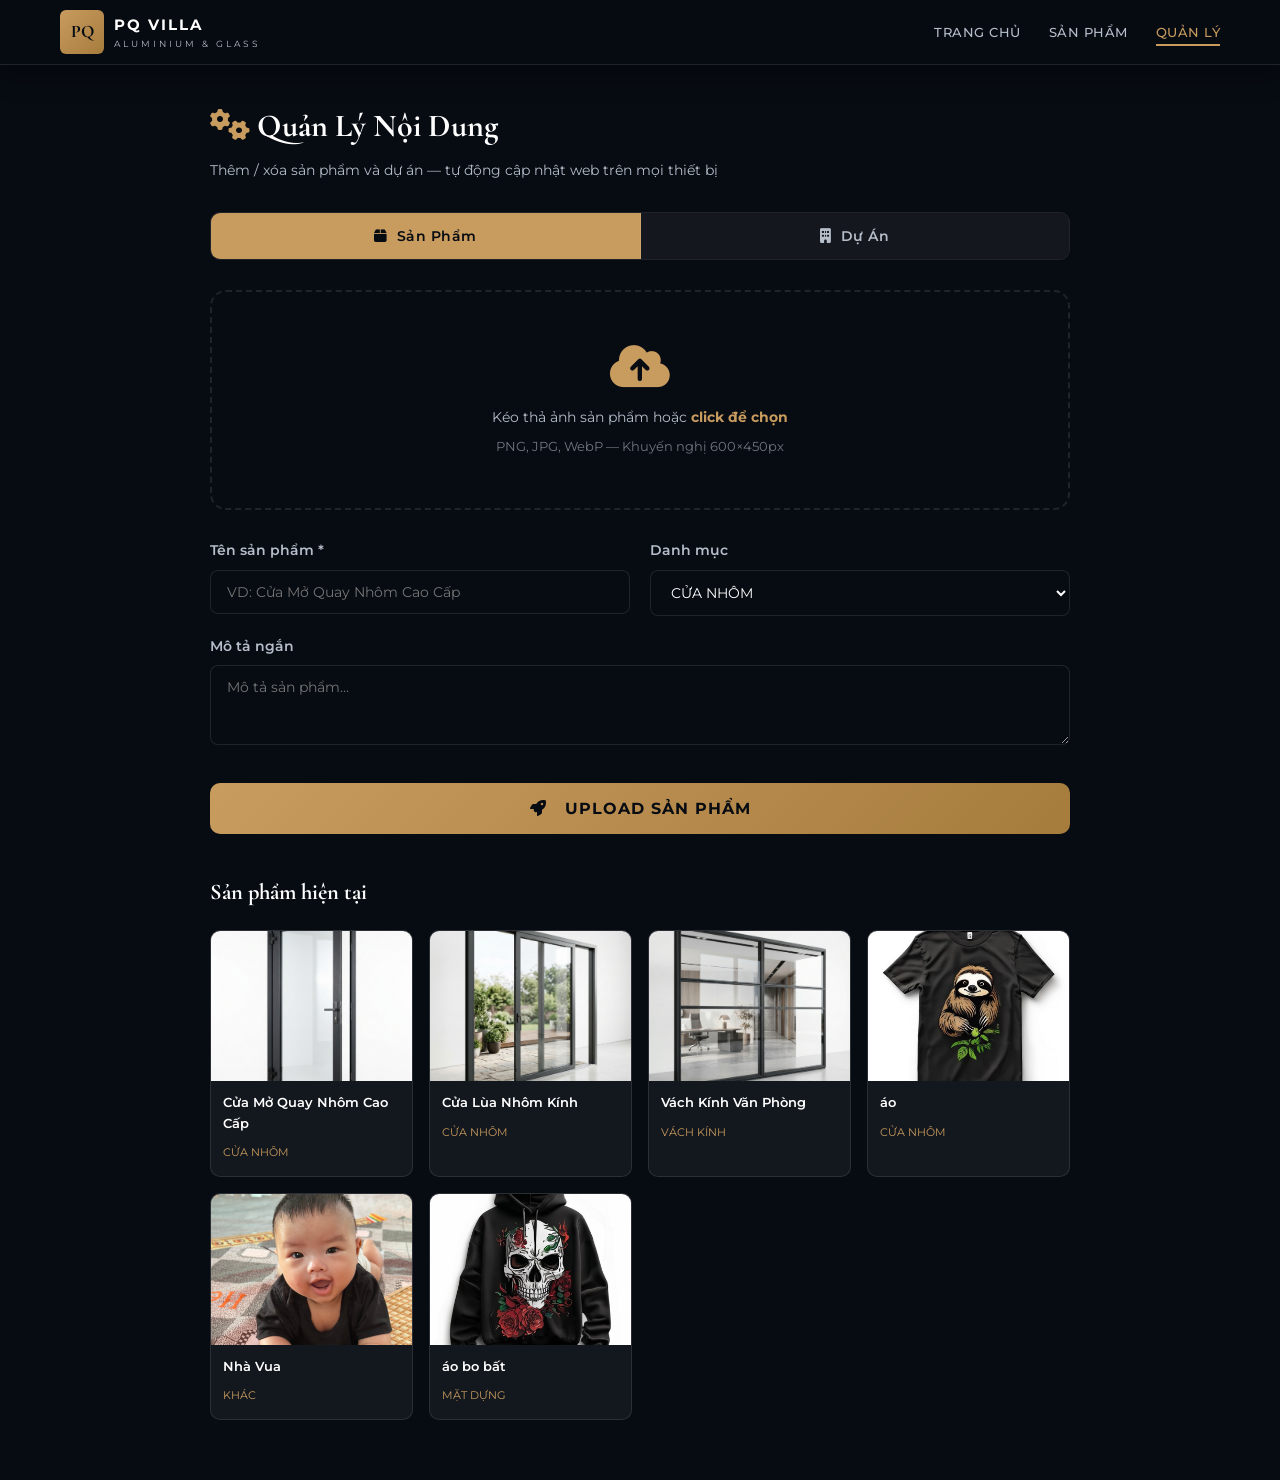
==== commit fc209c03: "Add project management, fix dropdown colors, dynamic projects loading" ====
--- a/admin.html
+++ b/admin.html
@@ -3,7 +3,7 @@
 <head>
   <meta charset="UTF-8">
   <meta name="viewport" content="width=device-width, initial-scale=1.0">
-  <title>PQ VILLA - Quản Lý Sản Phẩm</title>
+  <title>PQ VILLA - Quản Lý Nội Dung</title>
   <link rel="stylesheet" href="styles.css">
   <link rel="stylesheet" href="https://cdnjs.cloudflare.com/ajax/libs/font-awesome/6.5.1/css/all.min.css">
   <style>
@@ -11,6 +11,19 @@
     .admin-title { font-family: var(--font-heading); font-size: 2rem; margin-bottom: 8px; }
     .admin-subtitle { color: var(--text-secondary); font-size: 0.9rem; margin-bottom: 30px; }
 
+    /* Tabs */
+    .admin-tabs { display: flex; gap: 0; margin-bottom: 30px; border-radius: 10px; overflow: hidden; border: 1px solid var(--glass-border); }
+    .admin-tab {
+      flex: 1; padding: 14px 20px; background: var(--glass-bg); color: var(--text-secondary);
+      border: none; cursor: pointer; font-size: 0.9rem; font-weight: 600; font-family: var(--font-body);
+      transition: var(--transition); letter-spacing: 0.5px;
+    }
+    .admin-tab:not(:last-child) { border-right: 1px solid var(--glass-border); }
+    .admin-tab.active { background: var(--accent); color: var(--bg-primary); }
+    .admin-tab:hover:not(.active) { background: rgba(200,155,94,0.1); }
+    .tab-content { display: none; }
+    .tab-content.active { display: block; }
+
     /* Upload */
     .upload-area {
       border: 2px dashed var(--glass-border); border-radius: 16px;
@@ -34,9 +47,10 @@
     .product-form { display: grid; gap: 20px; margin-bottom: 30px; }
     .form-group label { display:block; font-size:0.85rem; font-weight:600; margin-bottom:8px; color:var(--text-secondary); }
     .form-group input, .form-group select, .form-group textarea {
-      width:100%; padding:12px 16px; background:var(--glass-bg); border:1px solid var(--glass-border);
+      width:100%; padding:12px 16px; background:var(--bg-primary); border:1px solid var(--glass-border);
       border-radius:8px; color:var(--text-primary); font-family:var(--font-body); font-size:0.9rem;
     }
+    .form-group select option { background: var(--bg-primary); color: var(--text-primary); }
     .form-group input:focus, .form-group select:focus, .form-group textarea:focus { outline:none; border-color:var(--accent); }
     .form-group textarea { resize: vertical; min-height: 80px; }
     .form-row { display: grid; grid-template-columns: 1fr 1fr; gap: 20px; }
@@ -59,9 +73,9 @@
     .upload-status.success i { color:#2ecc71; }
     .upload-status.error i { color:#e74c3c; }
 
-    /* Existing products */
-    .existing-products { margin-top: 60px; }
-    .existing-products h2 { font-family: var(--font-heading); font-size: 1.6rem; margin-bottom: 20px; }
+    /* Existing items */
+    .existing-section { margin-top: 40px; }
+    .existing-section h2 { font-family: var(--font-heading); font-size: 1.4rem; margin-bottom: 20px; }
     .existing-grid { display:grid; grid-template-columns:repeat(auto-fill,minmax(180px,1fr)); gap:16px; }
     .existing-card {
       background:var(--glass-bg); border:1px solid var(--glass-border); border-radius:10px;
@@ -99,207 +113,271 @@
   </nav>
 
   <div class="admin-page">
-    <h1 class="admin-title"><i class="fas fa-plus-circle" style="color:var(--accent)"></i> Thêm Sản Phẩm</h1>
-    <p class="admin-subtitle">Upload ảnh + nhập thông tin → tự động cập nhật web (dùng được trên mọi thiết bị)</p>
-
-    <!-- Upload -->
-    <div class="upload-area" id="uploadArea">
-      <input type="file" id="fileInput" accept="image/*">
-      <i class="fas fa-cloud-upload-alt upload-icon"></i>
-      <p>Kéo thả ảnh vào đây hoặc <strong style="color:var(--accent)">click để chọn</strong></p>
-      <small>PNG, JPG, WebP — Khuyến nghị 600×450px</small>
+    <h1 class="admin-title"><i class="fas fa-cogs" style="color:var(--accent)"></i> Quản Lý Nội Dung</h1>
+    <p class="admin-subtitle">Thêm / xóa sản phẩm và dự án — tự động cập nhật web trên mọi thiết bị</p>
+
+    <!-- TABS -->
+    <div class="admin-tabs">
+      <button class="admin-tab active" onclick="switchTab('product')"><i class="fas fa-box"></i> &nbsp;Sản Phẩm</button>
+      <button class="admin-tab" onclick="switchTab('project')"><i class="fas fa-building"></i> &nbsp;Dự Án</button>
     </div>
-    <img class="preview-img" id="previewImg" src="" alt="Preview">
-    <p class="preview-filename" id="previewFilename"></p>
-    <button class="btn-change" id="btnChange" onclick="resetUpload()">Đổi ảnh khác</button>
-
-    <!-- Form -->
-    <div class="product-form">
-      <div class="form-row">
-        <div class="form-group">
-          <label>Tên sản phẩm *</label>
-          <input type="text" id="productName" placeholder="VD: Cửa Mở Quay Nhôm Cao Cấp">
+
+    <!-- ============ TAB: SẢN PHẨM ============ -->
+    <div class="tab-content active" id="tab-product">
+      <div class="upload-area" id="uploadArea-product">
+        <input type="file" id="fileInput-product" accept="image/*">
+        <i class="fas fa-cloud-upload-alt upload-icon"></i>
+        <p>Kéo thả ảnh sản phẩm hoặc <strong style="color:var(--accent)">click để chọn</strong></p>
+        <small>PNG, JPG, WebP — Khuyến nghị 600×450px</small>
+      </div>
+      <img class="preview-img" id="previewImg-product" src="" alt="Preview">
+      <p class="preview-filename" id="previewFilename-product"></p>
+      <button class="btn-change" id="btnChange-product" onclick="resetUpload('product')">Đổi ảnh khác</button>
+
+      <div class="product-form">
+        <div class="form-row">
+          <div class="form-group">
+            <label>Tên sản phẩm *</label>
+            <input type="text" id="name-product" placeholder="VD: Cửa Mở Quay Nhôm Cao Cấp">
+          </div>
+          <div class="form-group">
+            <label>Danh mục</label>
+            <select id="category-product">
+              <option value="CỬA NHÔM">CỬA NHÔM</option>
+              <option value="VÁCH KÍNH">VÁCH KÍNH</option>
+              <option value="MẶT DỰNG">MẶT DỰNG</option>
+              <option value="LAN CAN">LAN CAN</option>
+              <option value="MÁI KÍNH">MÁI KÍNH</option>
+              <option value="CỬA CUỐN">CỬA CUỐN</option>
+              <option value="PHỤ KIỆN">PHỤ KIỆN</option>
+              <option value="KHÁC">KHÁC</option>
+            </select>
+          </div>
         </div>
         <div class="form-group">
-          <label>Danh mục</label>
-          <select id="productCategory">
-            <option value="CỬA NHÔM">CỬA NHÔM</option>
-            <option value="VÁCH KÍNH">VÁCH KÍNH</option>
-            <option value="MẶT DỰNG">MẶT DỰNG</option>
-            <option value="LAN CAN">LAN CAN</option>
-            <option value="MÁI KÍNH">MÁI KÍNH</option>
-            <option value="CỬA CUỐN">CỬA CUỐN</option>
-            <option value="PHỤ KIỆN">PHỤ KIỆN</option>
-            <option value="KHÁC">KHÁC</option>
-          </select>
+          <label>Mô tả ngắn</label>
+          <textarea id="desc-product" placeholder="Mô tả sản phẩm..."></textarea>
         </div>
       </div>
-      <div class="form-group">
-        <label>Mô tả ngắn</label>
-        <textarea id="productDesc" placeholder="Mô tả sản phẩm..."></textarea>
+
+      <button class="btn-upload" onclick="uploadItem('product')">
+        <i class="fas fa-rocket"></i> &nbsp; UPLOAD SẢN PHẨM
+      </button>
+      <div class="upload-status" id="status-product"></div>
+
+      <div class="existing-section">
+        <h2>Sản phẩm hiện tại</h2>
+        <div class="existing-grid" id="grid-product"><p style="color:var(--text-secondary)">Đang tải...</p></div>
       </div>
     </div>
 
-    <button class="btn-upload" id="btnUpload" onclick="uploadProduct()">
-      <i class="fas fa-rocket"></i> &nbsp; UPLOAD & TỰ ĐỘNG CẬP NHẬT WEB
-    </button>
-
-    <div class="upload-status" id="uploadStatus"></div>
-
-    <!-- Existing Products -->
-    <div class="existing-products">
-      <h2>Sản phẩm hiện tại</h2>
-      <div class="existing-grid" id="existingGrid">
-        <p style="color:var(--text-secondary); font-size:0.85rem;">Đang tải...</p>
+    <!-- ============ TAB: DỰ ÁN ============ -->
+    <div class="tab-content" id="tab-project">
+      <div class="upload-area" id="uploadArea-project">
+        <input type="file" id="fileInput-project" accept="image/*">
+        <i class="fas fa-cloud-upload-alt upload-icon"></i>
+        <p>Kéo thả ảnh dự án hoặc <strong style="color:var(--accent)">click để chọn</strong></p>
+        <small>PNG, JPG, WebP — Khuyến nghị 600×450px</small>
+      </div>
+      <img class="preview-img" id="previewImg-project" src="" alt="Preview">
+      <p class="preview-filename" id="previewFilename-project"></p>
+      <button class="btn-change" id="btnChange-project" onclick="resetUpload('project')">Đổi ảnh khác</button>
+
+      <div class="product-form">
+        <div class="form-row">
+          <div class="form-group">
+            <label>Tên dự án *</label>
+            <input type="text" id="name-project" placeholder="VD: Biệt thự Vinhomes Riverside">
+          </div>
+          <div class="form-group">
+            <label>Loại công trình</label>
+            <select id="category-project">
+              <option value="nha-pho">Nhà Phố</option>
+              <option value="biet-thu">Biệt Thự</option>
+              <option value="chung-cu">Chung Cư</option>
+              <option value="van-phong">Văn Phòng</option>
+              <option value="khach-san">Khách Sạn</option>
+              <option value="khac">Khác</option>
+            </select>
+          </div>
+        </div>
+        <div class="form-group">
+          <label>Địa điểm</label>
+          <input type="text" id="location-project" placeholder="VD: Hà Nội">
+        </div>
+      </div>
+
+      <button class="btn-upload" onclick="uploadItem('project')">
+        <i class="fas fa-rocket"></i> &nbsp; UPLOAD DỰ ÁN
+      </button>
+      <div class="upload-status" id="status-project"></div>
+
+      <div class="existing-section">
+        <h2>Dự án hiện tại</h2>
+        <div class="existing-grid" id="grid-project"><p style="color:var(--text-secondary)">Đang tải...</p></div>
       </div>
     </div>
   </div>
 
   <script>
-    let selectedFile = null;
-    let selectedFileName = '';
-    let fileBase64 = '';
+    // ============ STATE ============
+    const state = { product: { file: null, name: '', base64: '' }, project: { file: null, name: '', base64: '' } };
+
+    // ============ TABS ============
+    function switchTab(tab) {
+      document.querySelectorAll('.admin-tab').forEach(t => t.classList.remove('active'));
+      document.querySelectorAll('.tab-content').forEach(t => t.classList.remove('active'));
+      event.target.closest('.admin-tab').classList.add('active');
+      document.getElementById('tab-' + tab).classList.add('active');
+    }
 
     // ============ FILE UPLOAD ============
-    const uploadArea = document.getElementById('uploadArea');
-    const fileInput = document.getElementById('fileInput');
-
-    uploadArea.addEventListener('dragover', e => { e.preventDefault(); uploadArea.classList.add('dragover'); });
-    uploadArea.addEventListener('dragleave', () => uploadArea.classList.remove('dragover'));
-    uploadArea.addEventListener('drop', e => {
-      e.preventDefault(); uploadArea.classList.remove('dragover');
-      if (e.dataTransfer.files.length) { fileInput.files = e.dataTransfer.files; handleFile(e.dataTransfer.files[0]); }
+    ['product', 'project'].forEach(type => {
+      const area = document.getElementById('uploadArea-' + type);
+      const input = document.getElementById('fileInput-' + type);
+
+      area.addEventListener('dragover', e => { e.preventDefault(); area.classList.add('dragover'); });
+      area.addEventListener('dragleave', () => area.classList.remove('dragover'));
+      area.addEventListener('drop', e => {
+        e.preventDefault(); area.classList.remove('dragover');
+        if (e.dataTransfer.files.length) { input.files = e.dataTransfer.files; handleFile(e.dataTransfer.files[0], type); }
+      });
+      input.addEventListener('change', e => { if (e.target.files.length) handleFile(e.target.files[0], type); });
     });
-    fileInput.addEventListener('change', e => { if (e.target.files.length) handleFile(e.target.files[0]); });
-
-    function handleFile(file) {
+
+    function handleFile(file, type) {
       if (!file.type.startsWith('image/')) { alert('Vui lòng chọn file ảnh!'); return; }
-      selectedFile = file;
-      selectedFileName = file.name.toLowerCase().replace(/\s+/g, '-').replace(/[^a-z0-9\-\.]/g, '');
+      state[type].file = file;
+      state[type].name = file.name.toLowerCase().replace(/\s+/g, '-').replace(/[^a-z0-9\-\.]/g, '');
 
       const reader = new FileReader();
       reader.onload = e => {
-        document.getElementById('previewImg').src = e.target.result;
-        document.getElementById('previewImg').classList.add('show');
-        document.getElementById('previewFilename').textContent = '📁 ' + selectedFileName;
-        document.getElementById('previewFilename').classList.add('show');
-        document.getElementById('btnChange').classList.add('show');
-        uploadArea.style.display = 'none';
-        fileBase64 = e.target.result.split(',')[1];
+        document.getElementById('previewImg-' + type).src = e.target.result;
+        document.getElementById('previewImg-' + type).classList.add('show');
+        document.getElementById('previewFilename-' + type).textContent = '📁 ' + state[type].name;
+        document.getElementById('previewFilename-' + type).classList.add('show');
+        document.getElementById('btnChange-' + type).classList.add('show');
+        document.getElementById('uploadArea-' + type).style.display = 'none';
+        state[type].base64 = e.target.result.split(',')[1];
       };
       reader.readAsDataURL(file);
     }
 
-    function resetUpload() {
-      ['previewImg','previewFilename','btnChange'].forEach(id => document.getElementById(id).classList.remove('show'));
-      uploadArea.style.display = '';
-      fileInput.value = '';
-      selectedFile = null; selectedFileName = ''; fileBase64 = '';
-    }
-
-    // ============ UPLOAD PRODUCT ============
-    async function uploadProduct() {
-      const name = document.getElementById('productName').value.trim();
-      const category = document.getElementById('productCategory').value;
-      const desc = document.getElementById('productDesc').value.trim() || 'Sản phẩm nhôm kính cao cấp.';
-
-      if (!name) { alert('Vui lòng nhập tên sản phẩm!'); return; }
-      if (!selectedFile) { alert('Vui lòng chọn ảnh sản phẩm!'); return; }
-
-      const btn = document.getElementById('btnUpload');
+    function resetUpload(type) {
+      ['previewImg-','previewFilename-','btnChange-'].forEach(p => document.getElementById(p + type).classList.remove('show'));
+      document.getElementById('uploadArea-' + type).style.display = '';
+      document.getElementById('fileInput-' + type).value = '';
+      state[type] = { file: null, name: '', base64: '' };
+    }
+
+    // ============ UPLOAD ============
+    async function uploadItem(type) {
+      const name = document.getElementById('name-' + type).value.trim();
+      const category = document.getElementById('category-' + type).value;
+
+      if (!name) { alert('Vui lòng nhập tên!'); return; }
+      if (!state[type].file) { alert('Vui lòng chọn ảnh!'); return; }
+
+      const btn = event.target.closest('.btn-upload');
       btn.disabled = true;
       btn.innerHTML = '<i class="fas fa-spinner fa-spin"></i> &nbsp; ĐANG UPLOAD...';
+
+      const body = {
+        action: 'upload',
+        type: type,
+        name: name,
+        category: category,
+        image: state[type].base64,
+        filename: state[type].name
+      };
+
+      if (type === 'product') {
+        body.description = document.getElementById('desc-product').value.trim() || 'Sản phẩm nhôm kính cao cấp.';
+      } else {
+        body.location = document.getElementById('location-project').value.trim() || '';
+      }
 
       try {
         const res = await fetch('/.netlify/functions/product-api', {
           method: 'POST',
           headers: { 'Content-Type': 'application/json' },
-          body: JSON.stringify({
-            action: 'upload',
-            name: name,
-            category: category,
-            description: desc,
-            image: fileBase64,
-            filename: selectedFileName
-          })
+          body: JSON.stringify(body)
         });
-
         const result = await res.json();
 
         if (res.ok && result.success) {
-          showStatus('success', `<i class="fas fa-check-circle"></i><p><strong>${name}</strong> đã được thêm thành công!<br><small style="color:var(--text-secondary)">Website sẽ tự cập nhật sau 30-60 giây.</small></p>`);
-          document.getElementById('productName').value = '';
-          document.getElementById('productDesc').value = '';
-          resetUpload();
-          setTimeout(loadExistingProducts, 2000);
+          showStatus(type, 'success', `<i class="fas fa-check-circle"></i><p><strong>${name}</strong> đã thêm thành công!<br><small style="color:var(--text-secondary)">Web tự cập nhật sau 30-60 giây.</small></p>`);
+          document.getElementById('name-' + type).value = '';
+          if (type === 'product') document.getElementById('desc-product').value = '';
+          if (type === 'project') document.getElementById('location-project').value = '';
+          resetUpload(type);
+          setTimeout(() => loadExisting(type), 2000);
         } else {
-          showStatus('error', `<i class="fas fa-times-circle"></i><p>Lỗi: ${result.error || 'Không rõ'}</p>`);
+          showStatus(type, 'error', `<i class="fas fa-times-circle"></i><p>Lỗi: ${result.error || 'Không rõ'}</p>`);
         }
       } catch (err) {
-        showStatus('error', `<i class="fas fa-times-circle"></i><p>Lỗi kết nối: ${err.message}</p>`);
+        showStatus(type, 'error', `<i class="fas fa-times-circle"></i><p>Lỗi: ${err.message}</p>`);
       }
 
       btn.disabled = false;
-      btn.innerHTML = '<i class="fas fa-rocket"></i> &nbsp; UPLOAD & TỰ ĐỘNG CẬP NHẬT WEB';
-    }
-
-    // ============ DELETE PRODUCT ============
-    async function deleteProduct(index) {
-      if (!confirm('Bạn chắc chắn muốn xóa sản phẩm này?')) return;
-
+      btn.innerHTML = `<i class="fas fa-rocket"></i> &nbsp; UPLOAD ${type === 'product' ? 'SẢN PHẨM' : 'DỰ ÁN'}`;
+    }
+
+    // ============ DELETE ============
+    async function deleteItem(type, index) {
+      if (!confirm('Bạn chắc chắn muốn xóa?')) return;
       try {
         const res = await fetch('/.netlify/functions/product-api', {
           method: 'POST',
           headers: { 'Content-Type': 'application/json' },
-          body: JSON.stringify({ action: 'delete', index: index })
+          body: JSON.stringify({ action: 'delete', type: type, index: index })
         });
         const result = await res.json();
-
         if (res.ok && result.success) {
-          showStatus('success', `<i class="fas fa-check-circle"></i><p>${result.message}</p>`);
-          loadExistingProducts();
-        } else {
-          alert('Lỗi: ' + (result.error || 'Không rõ'));
-        }
-      } catch (err) {
-        alert('Lỗi: ' + err.message);
-      }
+          showStatus(type, 'success', `<i class="fas fa-check-circle"></i><p>${result.message}</p>`);
+          loadExisting(type);
+        } else { alert('Lỗi: ' + (result.error || 'Không rõ')); }
+      } catch (err) { alert('Lỗi: ' + err.message); }
     }
 
     // ============ LOAD EXISTING ============
-    async function loadExistingProducts() {
+    async function loadExisting(type) {
+      const file = type === 'project' ? 'projects-data.json' : 'products-data.json';
+      const key = type === 'project' ? 'projects' : 'products';
+      const grid = document.getElementById('grid-' + type);
+
       try {
-        const res = await fetch('products-data.json?t=' + Date.now());
+        const res = await fetch(file + '?t=' + Date.now());
         const data = await res.json();
-        const grid = document.getElementById('existingGrid');
-
-        if (!data.products || data.products.length === 0) {
-          grid.innerHTML = '<p style="color:var(--text-secondary)">Chưa có sản phẩm nào.</p>';
+
+        if (!data[key] || data[key].length === 0) {
+          grid.innerHTML = '<p style="color:var(--text-secondary)">Chưa có mục nào.</p>';
           return;
         }
 
-        grid.innerHTML = data.products.map((p, i) => `
+        grid.innerHTML = data[key].map((item, i) => `
           <div class="existing-card">
-            <button class="btn-delete" onclick="deleteProduct(${i})" title="Xóa"><i class="fas fa-trash"></i></button>
-            <img src="${p.image}" alt="${p.name}" loading="lazy">
+            <button class="btn-delete" onclick="deleteItem('${type}', ${i})" title="Xóa"><i class="fas fa-trash"></i></button>
+            <img src="${item.image}" alt="${item.name}" loading="lazy">
             <div class="card-info">
-              <h4>${p.name}</h4>
-              <span>${p.category}</span>
+              <h4>${item.name}</h4>
+              <span>${item.category || item.location || ''}</span>
             </div>
           </div>
         `).join('');
       } catch (e) {
-        document.getElementById('existingGrid').innerHTML = '<p style="color:var(--text-secondary)">Không tải được.</p>';
+        grid.innerHTML = '<p style="color:var(--text-secondary)">Không tải được.</p>';
       }
     }
 
-    function showStatus(type, html) {
-      const el = document.getElementById('uploadStatus');
-      el.className = 'upload-status show ' + type;
+    function showStatus(type, cls, html) {
+      const el = document.getElementById('status-' + type);
+      el.className = 'upload-status show ' + cls;
       el.innerHTML = html;
     }
 
-    window.addEventListener('DOMContentLoaded', loadExistingProducts);
+    // Init
+    window.addEventListener('DOMContentLoaded', () => { loadExisting('product'); loadExisting('project'); });
   </script>
 
 </body>
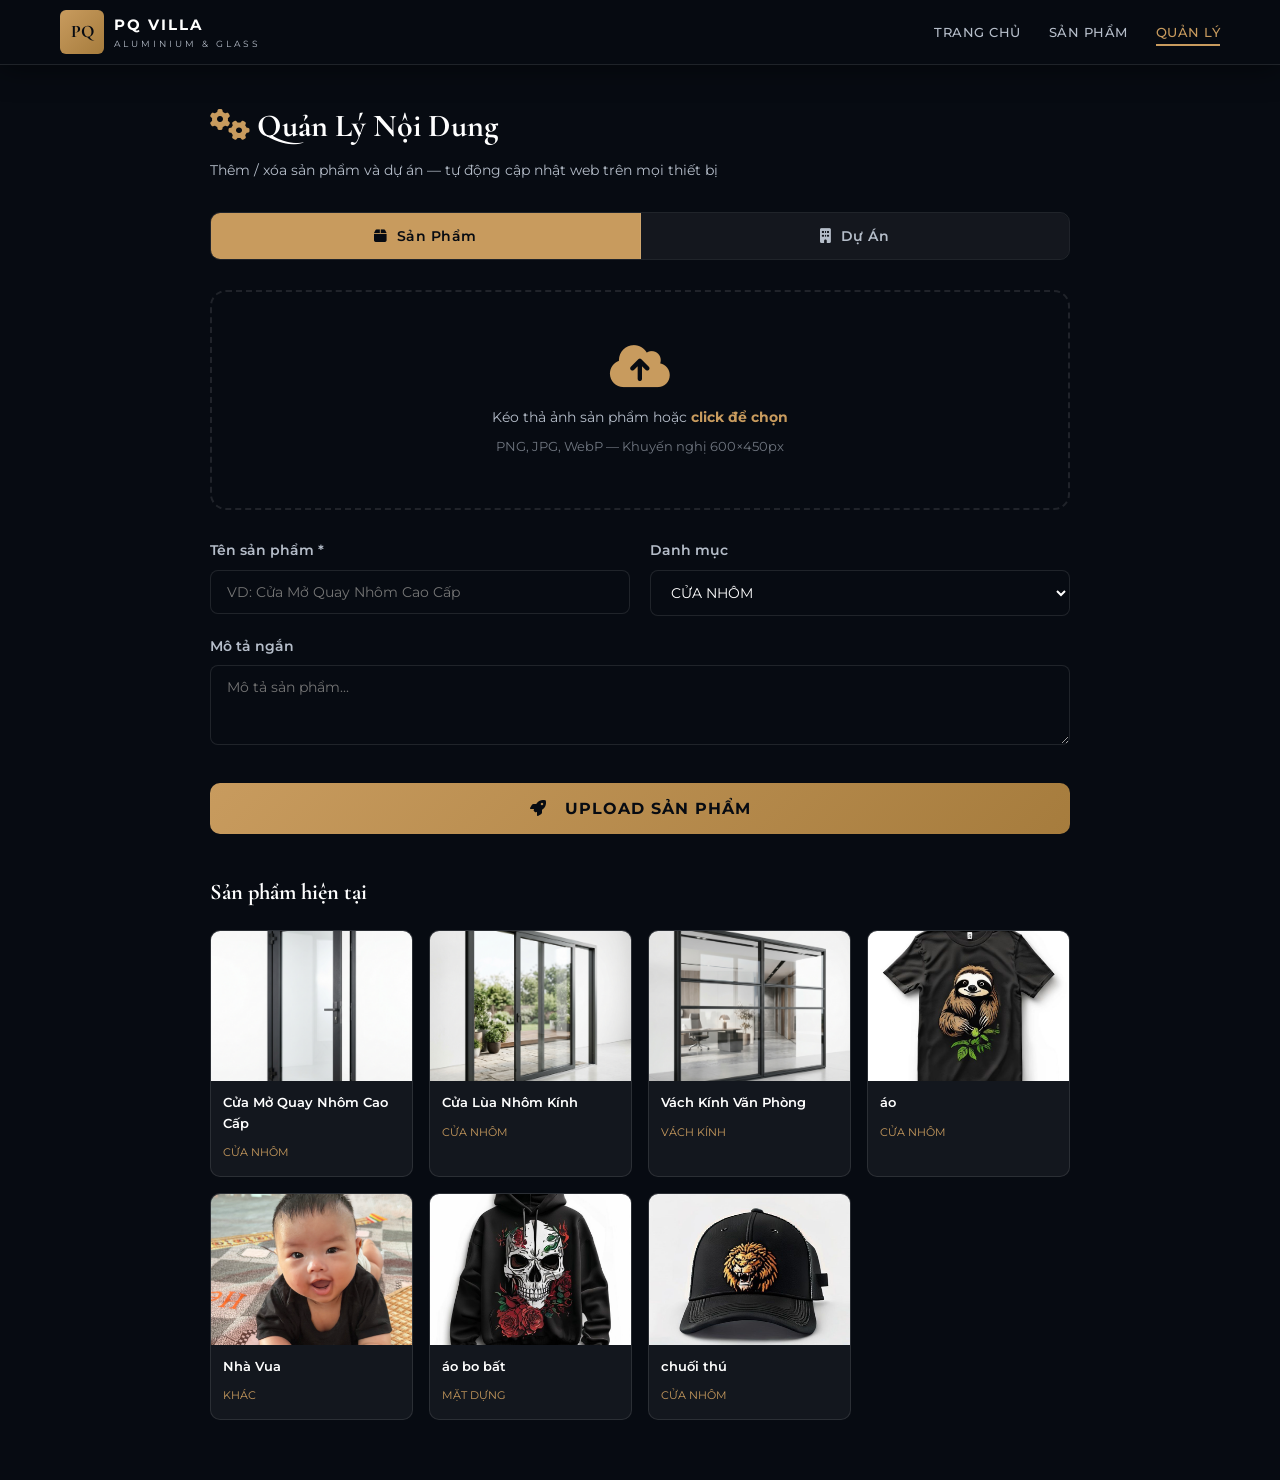
==== commit bd9bd92d: "Add Vercel support: API route + vercel.json + update admin endpoint" ====
--- a/admin.html
+++ b/admin.html
@@ -298,7 +298,7 @@
       }
 
       try {
-        const res = await fetch('/.netlify/functions/product-api', {
+        const res = await fetch('/api/product-api', {
           method: 'POST',
           headers: { 'Content-Type': 'application/json' },
           body: JSON.stringify(body)
@@ -327,7 +327,7 @@
     async function deleteItem(type, index) {
       if (!confirm('Bạn chắc chắn muốn xóa?')) return;
       try {
-        const res = await fetch('/.netlify/functions/product-api', {
+        const res = await fetch('/api/product-api', {
           method: 'POST',
           headers: { 'Content-Type': 'application/json' },
           body: JSON.stringify({ action: 'delete', type: type, index: index })
